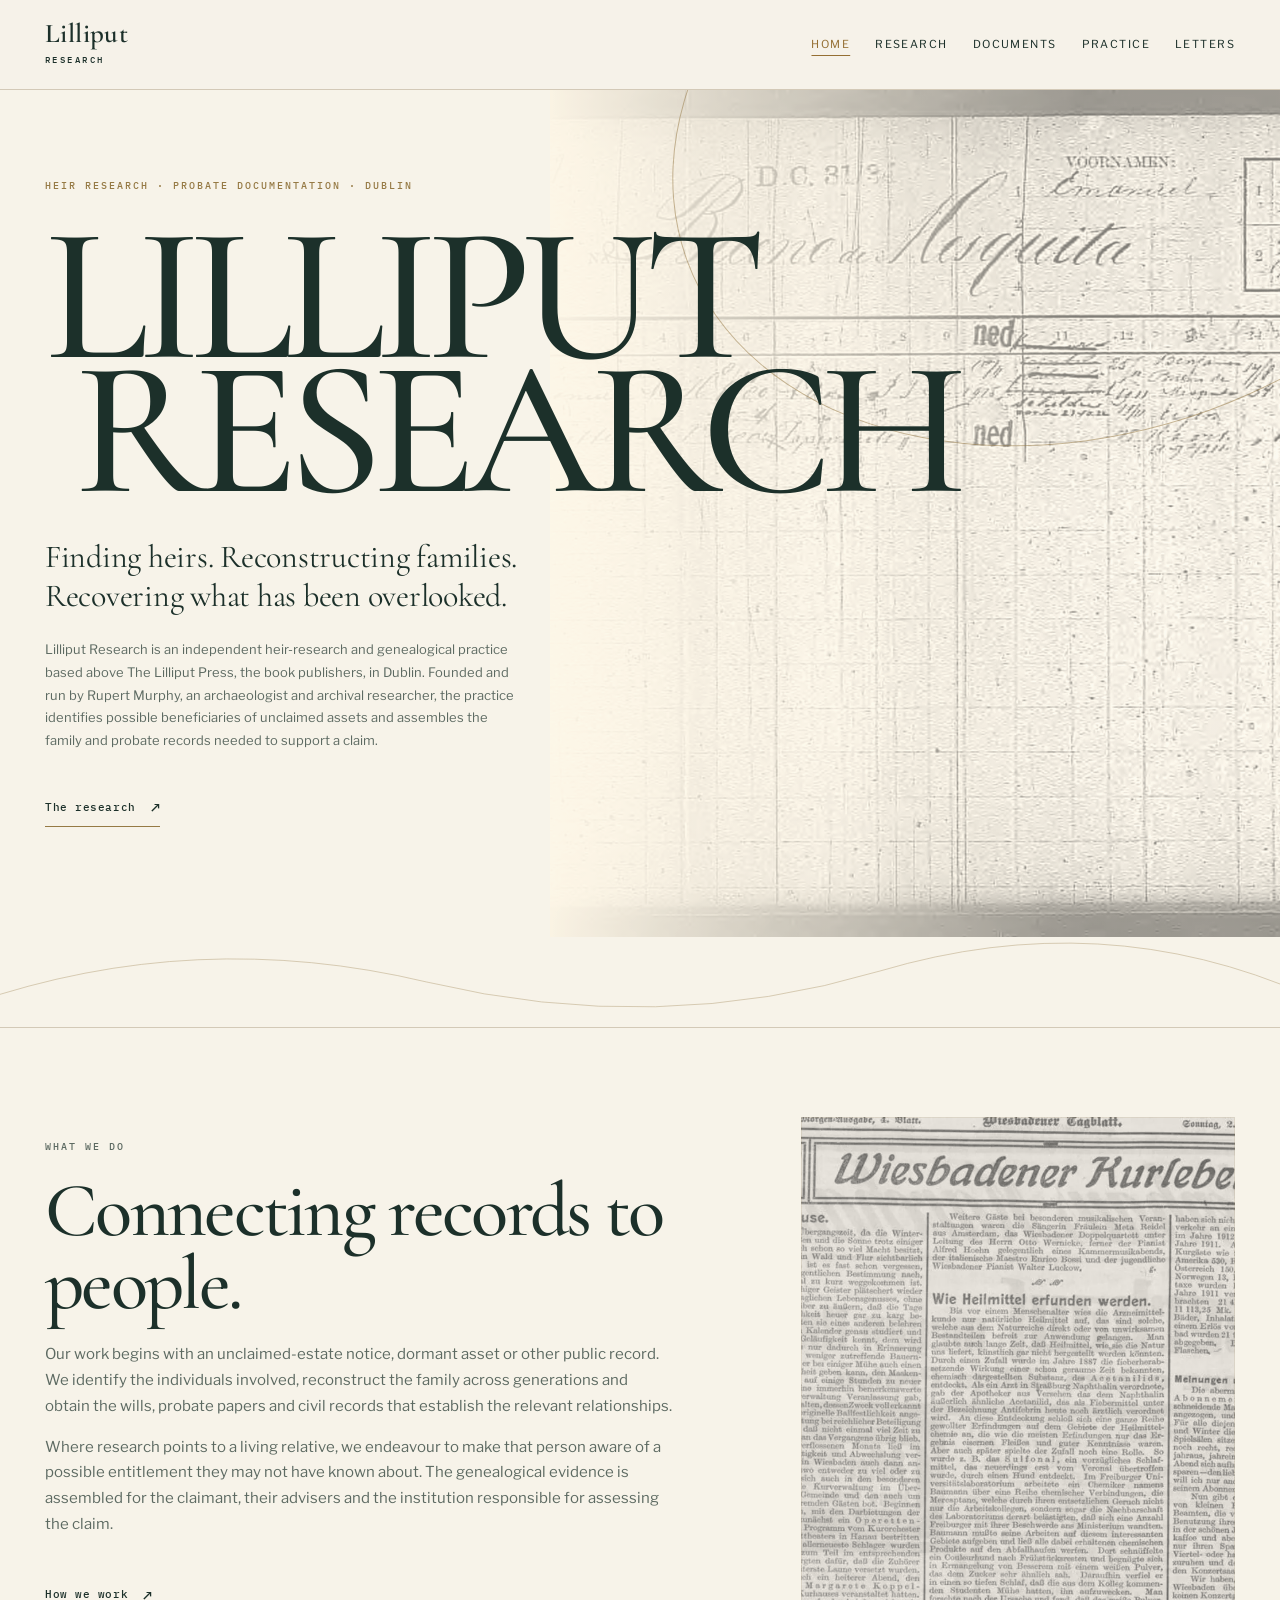
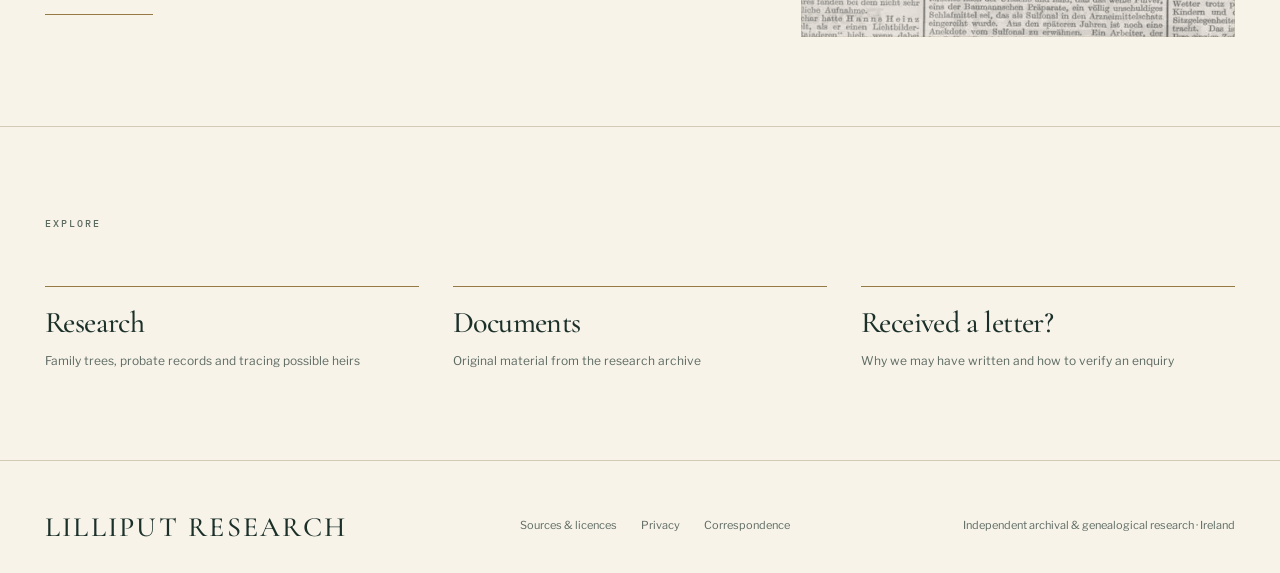
==== index.html @ 7bce0a3e "Present Lilliput as an independent named heir-research practice" ====
<!doctype html><html lang="en"><head>
<meta charset="utf-8"><meta name="viewport" content="width=device-width,initial-scale=1">
<meta name="robots" content="noindex, nofollow">
<meta name="theme-color" content="#1c302a">
<meta name="description" content="Lilliput Research — independent genealogical and archival research, original records and heir tracing.">
<title>Home · Lilliput Research</title>
<link rel="preconnect" href="https://fonts.googleapis.com"><link rel="preconnect" href="https://fonts.gstatic.com" crossorigin>
<link href="https://fonts.googleapis.com/css2?family=Cormorant+Garamond:wght@400;500;600&family=Libre+Franklin:wght@400;500;600&family=IBM+Plex+Mono:wght@400;500&display=swap" rel="stylesheet">
<link rel="stylesheet" href="site.css"></head><body>
<header class="top"><div class="shell"><a class="word" href="index.html">Lilliput<span>Research</span></a><nav aria-label="Main navigation"><a href="index.html" aria-current="page">Home</a><a href="research.html">Research</a><a href="documents.html">Documents</a><a href="practice.html">Practice</a><a href="letters.html">Letters</a></nav></div></header>
<main id="main"><section class="hero"><div class="shell">
<p class="eyebrow">Heir research · Probate documentation · Dublin</p>
<h1 class="hero-title"><span>Lilliput</span><span>Research</span></h1>
<p class="hero-desc">Finding heirs. Reconstructing families. Recovering what has been overlooked.</p>
<p class="hero-small">Lilliput Research is an independent heir-research and genealogical practice based above The Lilliput Press, the book publishers, in Dublin. Founded and run by Rupert Murphy, an archaeologist and archival researcher, the practice identifies possible beneficiaries of unclaimed assets and assembles the family and probate records needed to support a claim.</p>
<a class="inline-link" href="research.html">The research</a>
</div></section>
<svg class="arched-rule" preserveAspectRatio="none" viewBox="0 0 1440 90" aria-hidden="true"><path d="M-30 66 Q220 -10 480 45 T990 34 T1470 58"/></svg>
<section class="section"><div class="shell editorial-grid">
<div><p class="eyebrow">What we do</p><h2>Connecting records to people.</h2>
<p>Our work begins with an unclaimed-estate notice, dormant asset or other public record. We identify the individuals involved, reconstruct the family across generations and obtain the wills, probate papers and civil records that establish the relevant relationships.</p>
<p>Where research points to a living relative, we endeavour to make that person aware of a possible entitlement they may not have known about. The genealogical evidence is assembled for the claimant, their advisers and the institution responsible for assessing the claim.</p>
<a class="inline-link" href="practice.html">How we work</a></div>
<div class="image-pane tall"><img class="lead-image" src="assets/newspaper-detail.webp" alt="" loading="lazy"></div>
</div></section>
<section class="section"><div class="shell"><p class="eyebrow">Explore</p>
<div class="chapter-links">
<a href="research.html"><strong>Research</strong><span>Family trees, probate records and tracing possible heirs</span></a>
<a href="documents.html"><strong>Documents</strong><span>Original material from the research archive</span></a>
<a href="letters.html"><strong>Received a letter?</strong><span>Why we may have written and how to verify an enquiry</span></a>
</div></div></section></main>
<footer><div class="shell"><span class="footbrand">Lilliput Research</span><div class="footlinks"><a href="sources.html">Sources &amp; licences</a><a href="privacy.html">Privacy</a><a href="letters.html">Correspondence</a></div><span>Independent archival &amp; genealogical research · Ireland</span></div></footer>
</body></html>
---- site.css ----
:root{
 --ink:#1c302a;--soft:#5d6a62;--paper:#f7f3e9;--white:#fcf9f1;--brass:#967a45;--line:#d3c9b7;--mono:"IBM Plex Mono",monospace;
 --display:"Cormorant Garamond",Georgia,serif;--body:"Libre Franklin",Arial,sans-serif;--phi:1.618;
}
*,*::before,*::after{box-sizing:border-box}
html{scroll-behavior:smooth}
body{margin:0;background:var(--paper);color:var(--ink);font:400 15px/1.72 var(--body);-webkit-font-smoothing:antialiased}
a{color:inherit;text-decoration-thickness:1px;text-underline-offset:4px}
a:focus-visible,summary:focus-visible{outline:2px solid var(--brass);outline-offset:4px}
.shell{width:min(1190px,calc(100% - 64px));margin:auto}
.top{position:relative;z-index:5;border-bottom:1px solid var(--line);background:rgba(247,243,233,.94)}
.top .shell{min-height:89px;display:flex;align-items:center;justify-content:space-between;gap:34px}
.word{font:600 27px/.9 var(--display);letter-spacing:.015em;text-decoration:none;white-space:nowrap}
.word span{display:block;font:500 9px/1.6 var(--mono);text-transform:uppercase;letter-spacing:.27em;margin-top:7px}
nav{display:flex;align-items:center;flex-wrap:wrap;gap:11px 25px}
nav a{font-size:11px;text-transform:uppercase;letter-spacing:.13em;text-decoration:none;white-space:nowrap}
nav a:hover,nav a[aria-current=page]{color:#956f33;text-decoration:underline;text-underline-offset:7px}
.eyebrow,.folio,.overline{font:500 10px/1.5 var(--mono);text-transform:uppercase;letter-spacing:.2em;color:var(--brass)}
.eyebrow{margin:0 0 21px}
.underbar{border-top:1px solid var(--line)}
.hero{position:relative;isolation:isolate;min-height:700px;display:grid;place-items:center;overflow:hidden}
.hero .shell{position:relative;z-index:2;padding:88px 0 110px}
.hero::before{content:"";position:absolute;inset:0 0 0 43%;background:linear-gradient(90deg,rgba(247,243,233,.96) 0%,rgba(247,243,233,.23) 72%),url('assets/register.webp') center/cover no-repeat;opacity:.64;filter:sepia(.16);z-index:-1}
.hero::after{content:"";position:absolute;border:1px solid rgba(150,122,69,.52);border-radius:50%;width:880px;height:640px;right:-260px;top:-300px;transform:rotate(-20deg);pointer-events:none;z-index:0}
.hero-title{font:500 clamp(100px,15vw,199px)/.70 var(--display);letter-spacing:-.057em;text-transform:uppercase;max-width:780px;margin:36px 0 38px}
.hero-title span{display:block}
.hero-title span +span{margin-left:clamp(0px,2.25vw,32px)}
.hero-desc{font:400 clamp(23px,2.5vw,37px)/1.21 var(--display);max-width:485px;letter-spacing:-.008em;margin:40px 0 23px}
.hero-small{max-width:470px;color:var(--soft);font-size:13px;line-height:1.75}
.inline-link{font:500 11px/1.8 var(--mono);text-decoration:none;letter-spacing:.05em;border-bottom:1px solid var(--brass);padding-bottom:5px;display:inline-flex;gap:15px;align-items:center;margin-top:29px}
.inline-link::after{content:"↗";font-size:15px}
.arched-rule{width:100%;height:90px;display:block;stroke:var(--brass);stroke-width:.65;fill:none;opacity:.55}
.section{padding:89px 0;border-top:1px solid var(--line)}
.section h2,.page-title{font:500 clamp(50px,6vw,87px)/.95 var(--display);letter-spacing:-.035em;margin:0 0 21px}
.section p,.page-intro{max-width:630px;color:var(--soft)}
.chapter-line{margin:0 0 21px}
.lead-image{display:block;width:100%;height:100%;object-fit:cover;filter:grayscale(.2) sepia(.12)}
.image-pane{position:relative;overflow:hidden;background:#e2ddce}
.image-pane::after{content:"";position:absolute;inset:0;border:1px solid rgba(150,122,69,.12);pointer-events:none}
.editorial-grid{display:grid;grid-template-columns:minmax(0,1.618fr) minmax(260px,1fr);gap:55px;align-items:center}
.editorial-grid.reverse{grid-template-columns:minmax(260px,1fr) minmax(0,1.618fr)}
.image-pane.tall{aspect-ratio:5/6;max-height:600px}
.image-pane.wide{aspect-ratio:1.618}
.chapter-links{display:grid;grid-template-columns:repeat(3,minmax(0,1fr));gap:34px;margin-top:55px}
.chapter-links a{display:block;text-decoration:none;border-top:1px solid var(--brass);padding-top:21px}
.chapter-links strong{font:500 30px/.99 var(--display);letter-spacing:-.02em;display:block}
.chapter-links span{display:block;font:400 12px/1.7 var(--body);color:var(--soft);margin-top:13px}
.page-intro{font:400 19px/1.65 var(--body);max-width:680px;margin:0}
.page-head{padding:89px 0 69px;position:relative;overflow:hidden}
.page-head .shell{position:relative;z-index:1}
.page-head::after{content:"";width:530px;height:530px;border:1px solid rgba(150,122,69,.34);border-radius:50%;position:absolute;top:-420px;right:-170px;pointer-events:none}
.page-title{font-size:clamp(65px,9vw,125px);line-height:.85;letter-spacing:-.046em}
.page-head .eyebrow{margin-bottom:34px}
.essay{display:grid;grid-template-columns:1fr 1.618fr;gap:55px;align-items:start}
.essay .aside-title{font:500 34px/1 var(--display);margin:0}
.essay .copy p{max-width:650px;margin:0 0 21px}
.copy h3{font:500 38px/1.1 var(--display);margin:55px 0 13px}
.copy h3:first-child{margin-top:0}
.copy p{color:var(--soft)}
.proof-list{padding:0;list-style:none;counter-reset:steps}
.proof-list li{counter-increment:steps;display:grid;grid-template-columns:55px 1fr;gap:21px;padding:21px 0;border-top:1px solid var(--line)}
.proof-list li::before{content:counter(steps,decimal-leading-zero);font:500 12px var(--mono);color:var(--brass)}
.proof-list b{display:block;font:500 27px/1 var(--display)}
.proof-list span{display:block;margin-top:9px;font-size:13px;color:var(--soft)}
.paper-bleed{height:420px;overflow:hidden;position:relative}
.paper-bleed img{width:100%;height:100%;object-fit:cover;object-position:center 27%;filter:grayscale(.65) sepia(.18);opacity:.79}
.paper-bleed::after{content:"";position:absolute;inset:0;background:linear-gradient(90deg,var(--paper),transparent 38%,rgba(247,243,233,.10))}
.document-mosaic{display:grid;grid-template-columns:1.618fr 1fr;grid-template-rows:410px 330px;gap:13px}
.document-mosaic .doc:first-child{grid-row:span 2}
.doc{display:block;position:relative;overflow:hidden;background:#ded7c9}
.doc img{width:100%;height:100%;object-fit:cover;object-position:center;display:block;filter:grayscale(.4) sepia(.09);transition:transform .5s ease,filter .5s ease}
.doc:hover img{transform:scale(1.015);filter:grayscale(.15)}
.doc.lit img{filter:grayscale(.2)}
.doc:focus-visible{outline:3px solid var(--brass)}
.documents-secondary{display:grid;grid-template-columns:1fr 1.618fr;gap:13px;margin-top:13px;height:290px}
.pullquote{font:italic 500 clamp(28px,3.6vw,48px)/1.12 var(--display);letter-spacing:-.014em;margin:0;max-width:740px}
.letter-block{border-top:1px solid var(--line);padding:34px 0;display:grid;grid-template-columns:1fr 1.618fr;gap:55px}
.letter-block h2{font:500 38px/1.05 var(--display);margin:0}
.letter-block p{margin:0 0 18px;color:var(--soft)}
.faq details{border-top:1px solid var(--line);padding:21px 0}
.faq summary{font:500 25px/1.2 var(--display);cursor:pointer;list-style:none;position:relative;padding-right:34px}
.faq summary::after{content:"+";position:absolute;right:0;top:0;font:400 20px var(--mono);color:var(--brass)}
.faq details[open] summary::after{content:"−"}
.faq summary::-webkit-details-marker{display:none}
.faq p{font-size:13px;color:var(--soft);max-width:670px;margin:13px 0 0}
.facts{display:grid;grid-template-columns:1fr 1.618fr;gap:55px;max-width:950px}
.facts p{margin:0 0 21px;color:var(--soft)}
footer{border-top:1px solid var(--line);padding:55px 0 34px;font-size:11px;color:var(--soft)}
footer .shell{display:flex;justify-content:space-between;gap:13px 34px;flex-wrap:wrap}
footer a{text-decoration:none}footer a:hover{text-decoration:underline}
.footbrand{font:500 28px/.8 var(--display);color:var(--ink);letter-spacing:.08em;text-transform:uppercase}
.footlinks{display:flex;gap:24px;flex-wrap:wrap}
.thin{font-weight:400}
.sources{font-size:13px;max-width:690px;color:var(--soft)}
.sources li{margin:20px 0}
.sources a{text-decoration:underline}
.sr-only{position:absolute!important;width:1px;height:1px;overflow:hidden;clip:rect(0,0,0,0);white-space:nowrap}
@media(max-width:850px){
.shell{width:min(100% - 42px,1190px)}
.top .shell{padding:21px 0;align-items:start;flex-direction:column;gap:21px}
nav{gap:13px 19px}
.hero{min-height:600px}.hero .shell{padding:69px 0 89px}
.hero-title{font-size:clamp(75px,15.5vw,140px)}
.editorial-grid,.editorial-grid.reverse{grid-template-columns:1.2fr 1fr;gap:34px}
.document-mosaic{grid-template-rows:320px 280px}
}
@media(max-width:600px){
.shell{width:calc(100% - 42px)}
.hero::before{inset:12% -30% 10% 8%;opacity:.16}
.hero .shell{padding:68px 0 68px}
.hero-title{font-size:clamp(62px,18.7vw,110px);margin:40px 0 34px}
.hero-title span +span{margin-left:0}
.hero-desc{max-width:360px;font-size:29px}
.hero::after{width:480px;height:350px;right:-320px;top:-200px}
.section{padding:55px 0}
.section h2{font-size:58px}
.editorial-grid,.editorial-grid.reverse,.essay,.letter-block,.facts{grid-template-columns:1fr;gap:25px}
.chapter-links{grid-template-columns:1fr;gap:25px;margin-top:34px}
.page-head{padding:68px 0 55px}
.page-title{font-size:clamp(65px,15vw,95px)}
.essay .copy h3{margin-top:34px}
.document-mosaic{display:grid;grid-template-columns:1fr 1fr;grid-template-rows:270px 250px}
.document-mosaic .doc:first-child{grid-row:span 2}
.documents-secondary{height:180px}
.paper-bleed{height:280px}
.footer .shell,footer .shell{display:grid}
}
@media(max-width:380px){.hero-title{font-size:61px}.document-mosaic{grid-template-rows:225px 210px}}
@media(prefers-reduced-motion:reduce){html{scroll-behavior:auto}.doc img{transition:none}}
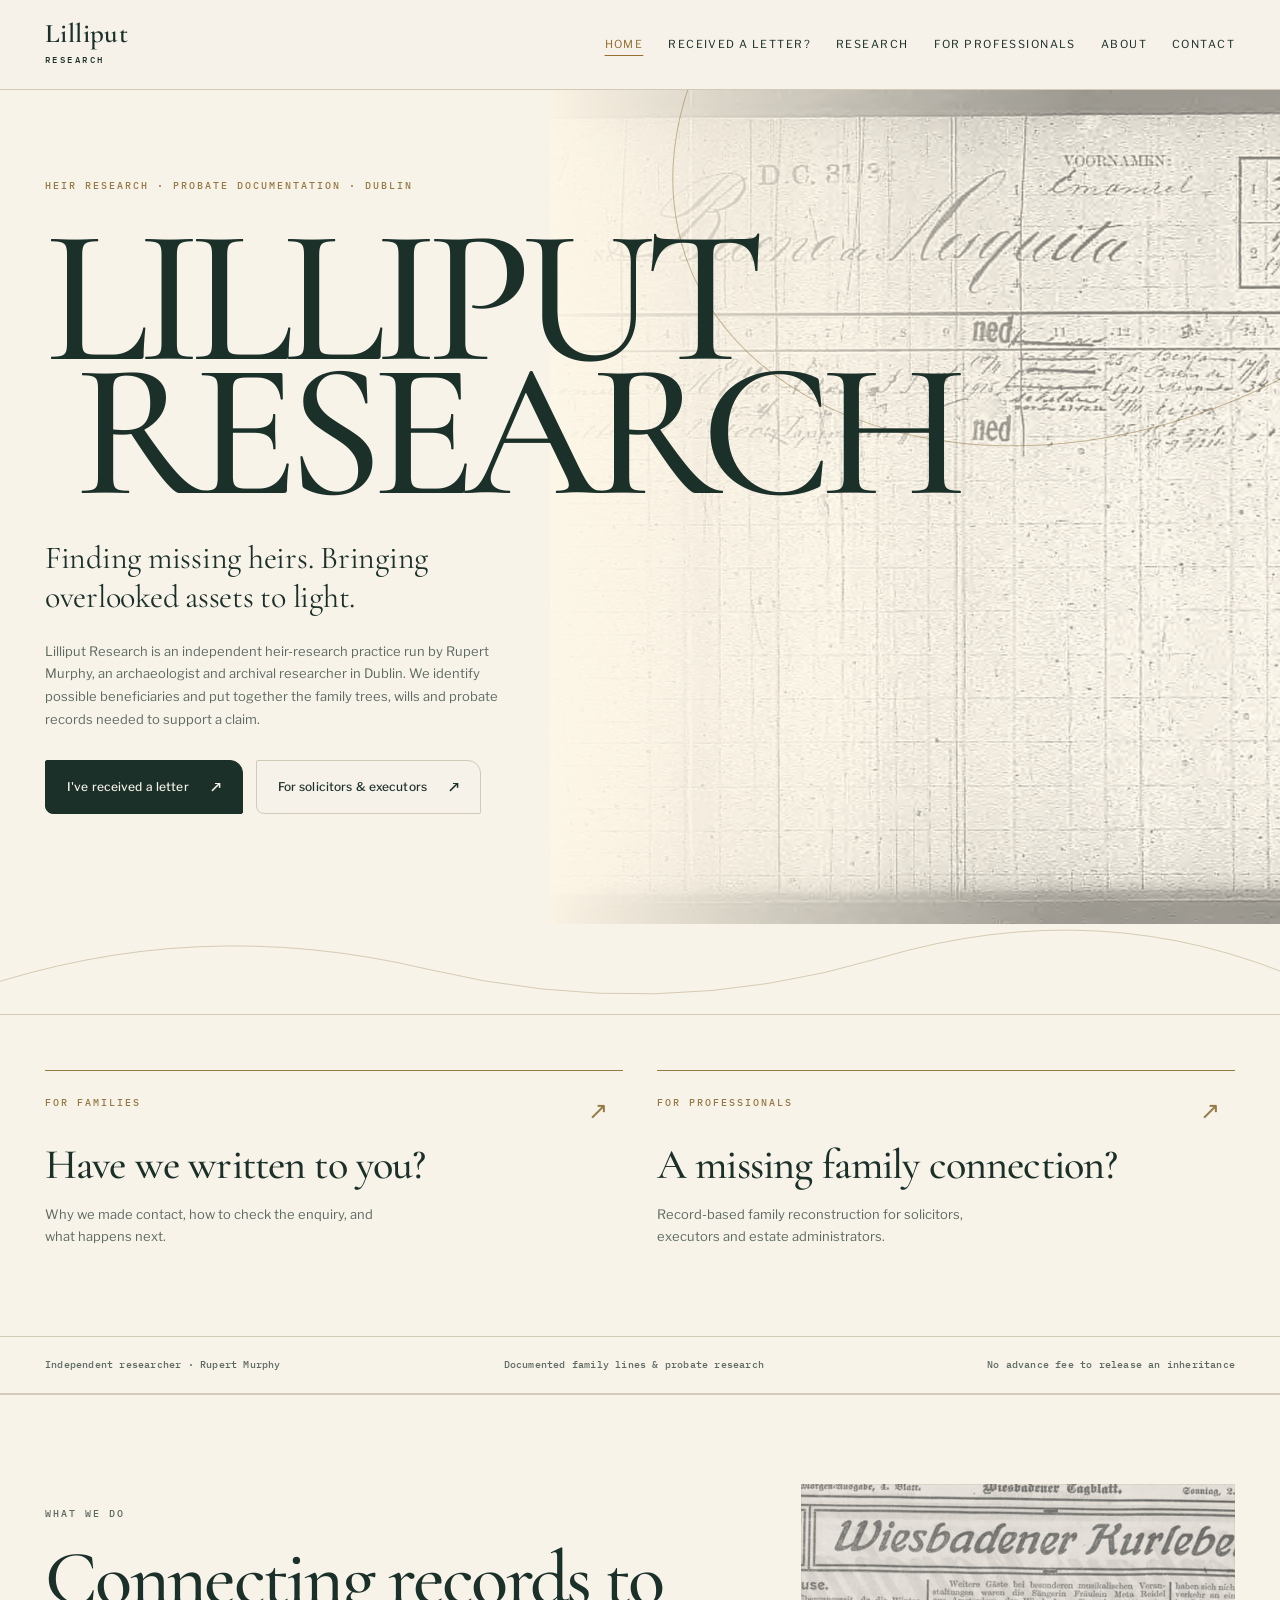
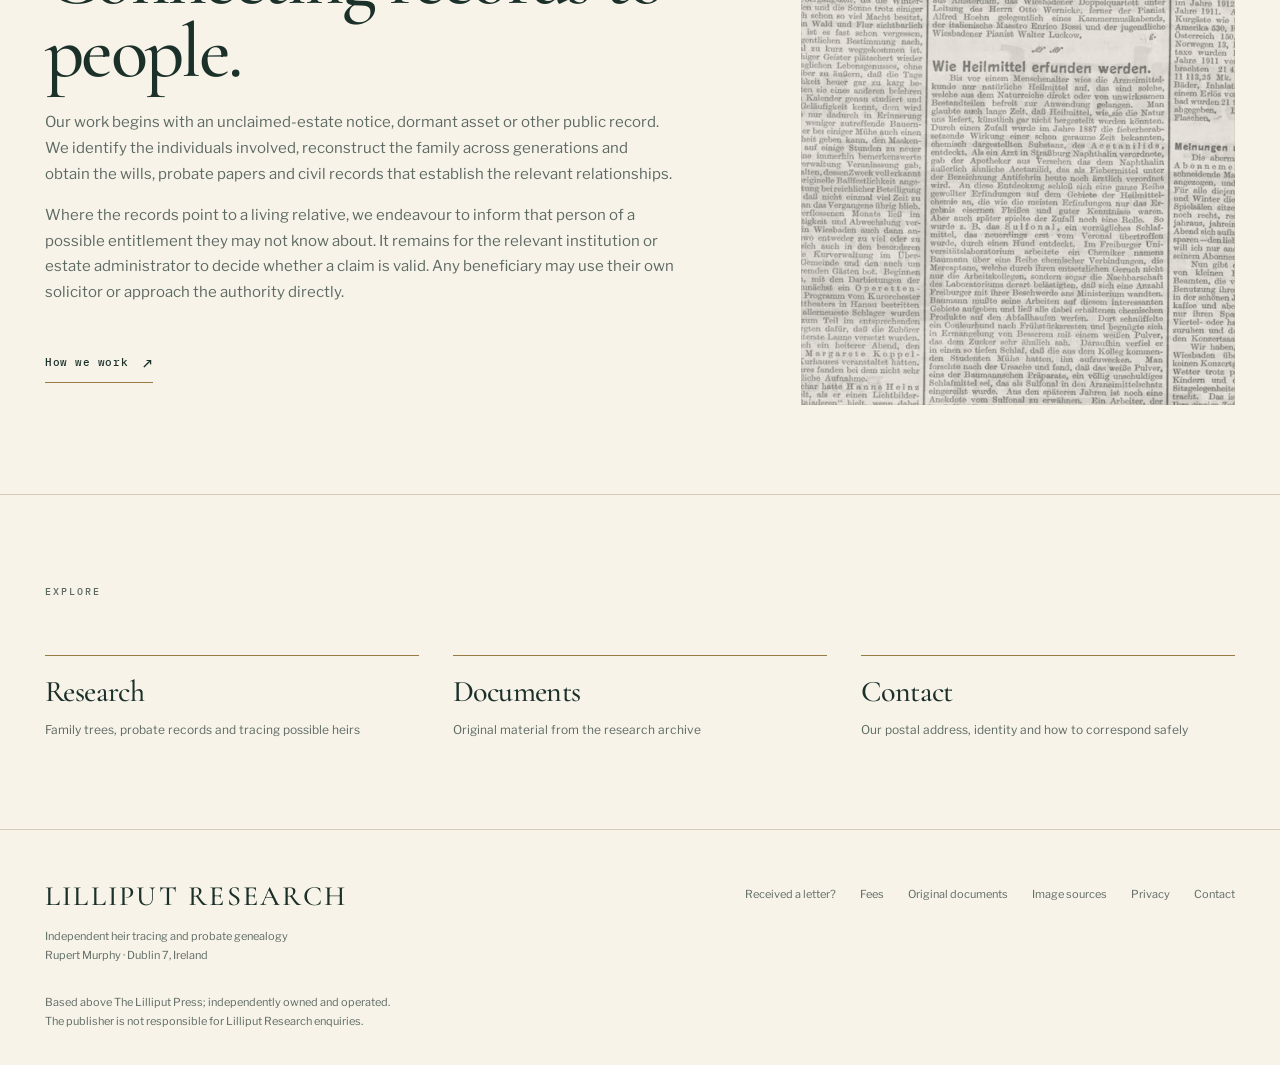
==== commit 7e323b59: "Add heir letter verification, professional routes, fees and contact pages" ====
--- a/index.html
+++ b/index.html
@@ -7,19 +7,29 @@
 <link rel="preconnect" href="https://fonts.googleapis.com"><link rel="preconnect" href="https://fonts.gstatic.com" crossorigin>
 <link href="https://fonts.googleapis.com/css2?family=Cormorant+Garamond:wght@400;500;600&family=Libre+Franklin:wght@400;500;600&family=IBM+Plex+Mono:wght@400;500&display=swap" rel="stylesheet">
 <link rel="stylesheet" href="site.css"></head><body>
-<header class="top"><div class="shell"><a class="word" href="index.html">Lilliput<span>Research</span></a><nav aria-label="Main navigation"><a href="index.html" aria-current="page">Home</a><a href="research.html">Research</a><a href="documents.html">Documents</a><a href="practice.html">Practice</a><a href="letters.html">Letters</a></nav></div></header>
+<a class="skip-link" href="#main">Skip to content</a>
+<header class="top"><div class="shell"><a class="word" href="index.html">Lilliput<span>Research</span></a><nav aria-label="Main navigation"><a href="index.html" aria-current="page">Home</a><a href="letters.html">Received a letter?</a><a href="research.html">Research</a><a href="professionals.html">For professionals</a><a href="practice.html">About</a><a href="contact.html">Contact</a></nav></div></header>
 <main id="main"><section class="hero"><div class="shell">
 <p class="eyebrow">Heir research · Probate documentation · Dublin</p>
 <h1 class="hero-title"><span>Lilliput</span><span>Research</span></h1>
-<p class="hero-desc">Finding heirs. Reconstructing families. Recovering what has been overlooked.</p>
-<p class="hero-small">Lilliput Research is an independent heir-research and genealogical practice based above The Lilliput Press, the book publishers, in Dublin. Founded and run by Rupert Murphy, an archaeologist and archival researcher, the practice identifies possible beneficiaries of unclaimed assets and assembles the family and probate records needed to support a claim.</p>
-<a class="inline-link" href="research.html">The research</a>
+<p class="hero-desc">Finding missing heirs. Bringing overlooked assets to light.</p>
+<p class="hero-small">Lilliput Research is an independent heir-research practice run by Rupert Murphy, an archaeologist and archival researcher in Dublin. We identify possible beneficiaries and put together the family trees, wills and probate records needed to support a claim.</p>
+<div class="hero-choices"><a class="choice-primary" href="letters.html">I've received a letter <span aria-hidden="true">↗</span></a><a class="choice-secondary" href="professionals.html">For solicitors &amp; executors <span aria-hidden="true">↗</span></a></div>
 </div></section>
 <svg class="arched-rule" preserveAspectRatio="none" viewBox="0 0 1440 90" aria-hidden="true"><path d="M-30 66 Q220 -10 480 45 T990 34 T1470 58"/></svg>
+<section class="audience-band" aria-label="How can we help?"><div class="shell audience-grid">
+<a class="audience-route" href="letters.html"><span class="eyebrow">For families</span><strong>Have we written to you?</strong><span>Why we made contact, how to check the enquiry, and what happens next.</span><b aria-hidden="true">↗</b></a>
+<a class="audience-route" href="professionals.html"><span class="eyebrow">For professionals</span><strong>A missing family connection?</strong><span>Record-based family reconstruction for solicitors, executors and estate administrators.</span><b aria-hidden="true">↗</b></a>
+</div></section>
+<section class="assurance-band"><div class="shell">
+<span>Independent researcher · Rupert Murphy</span>
+<span>Documented family lines &amp; probate research</span>
+<span>No advance fee to release an inheritance</span>
+</div></section>
 <section class="section"><div class="shell editorial-grid">
 <div><p class="eyebrow">What we do</p><h2>Connecting records to people.</h2>
 <p>Our work begins with an unclaimed-estate notice, dormant asset or other public record. We identify the individuals involved, reconstruct the family across generations and obtain the wills, probate papers and civil records that establish the relevant relationships.</p>
-<p>Where research points to a living relative, we endeavour to make that person aware of a possible entitlement they may not have known about. The genealogical evidence is assembled for the claimant, their advisers and the institution responsible for assessing the claim.</p>
+<p>Where the records point to a living relative, we endeavour to inform that person of a possible entitlement they may not know about. It remains for the relevant institution or estate administrator to decide whether a claim is valid. Any beneficiary may use their own solicitor or approach the authority directly.</p>
 <a class="inline-link" href="practice.html">How we work</a></div>
 <div class="image-pane tall"><img class="lead-image" src="assets/newspaper-detail.webp" alt="" loading="lazy"></div>
 </div></section>
@@ -27,7 +37,11 @@
 <div class="chapter-links">
 <a href="research.html"><strong>Research</strong><span>Family trees, probate records and tracing possible heirs</span></a>
 <a href="documents.html"><strong>Documents</strong><span>Original material from the research archive</span></a>
-<a href="letters.html"><strong>Received a letter?</strong><span>Why we may have written and how to verify an enquiry</span></a>
+<a href="contact.html"><strong>Contact</strong><span>Our postal address, identity and how to correspond safely</span></a>
 </div></div></section></main>
-<footer><div class="shell"><span class="footbrand">Lilliput Research</span><div class="footlinks"><a href="sources.html">Sources &amp; licences</a><a href="privacy.html">Privacy</a><a href="letters.html">Correspondence</a></div><span>Independent archival &amp; genealogical research · Ireland</span></div></footer>
+<footer><div class="shell">
+ <div><a class="footbrand" href="index.html">Lilliput Research</a><p class="footer-small">Independent heir tracing and probate genealogy<br>Rupert Murphy · Dublin 7, Ireland</p></div>
+ <div class="footlinks"><a href="letters.html">Received a letter?</a><a href="fees.html">Fees</a><a href="documents.html">Original documents</a><a href="sources.html">Image sources</a><a href="privacy.html">Privacy</a><a href="contact.html">Contact</a></div>
+ <p class="footer-small">Based above The Lilliput Press; independently owned and operated.<br>The publisher is not responsible for Lilliput Research enquiries.</p>
+ </div></footer>
 </body></html>
--- a/site.css
+++ b/site.css
@@ -128,3 +128,55 @@
 }
 @media(max-width:380px){.hero-title{font-size:61px}.document-mosaic{grid-template-rows:225px 210px}}
 @media(prefers-reduced-motion:reduce){html{scroll-behavior:auto}.doc img{transition:none}}
+
+/* Practical routes borrowed from established probate-genealogy user journeys,
+   with original Lilliput editorial presentation and no third-party branding. */
+.skip-link{position:absolute;left:21px;top:-110px;background:var(--ink);color:white;padding:10px 16px;z-index:20}
+.skip-link:focus{top:12px}
+.hero-choices,.page-actions{display:flex;gap:13px;flex-wrap:wrap;align-items:center;margin-top:29px}
+.choice-primary,.choice-secondary{display:inline-flex;align-items:center;justify-content:space-between;gap:22px;
+padding:15px 21px;font:500 12px/1.45 var(--body);text-decoration:none;letter-spacing:.01em;
+border:1px solid var(--ink);border-radius:2px 13px 2px 8px;min-height:50px;transition:background .17s ease}
+.choice-primary{background:var(--ink);color:var(--paper)}
+.choice-secondary{color:var(--ink);background:rgba(247,243,233,.72);border-color:var(--line)}
+.choice-primary:hover{background:#305047}
+.choice-secondary:hover{background:var(--white)}
+.choice-primary span,.choice-secondary span{font:500 17px var(--mono)}
+.audience-band{padding:55px 0;border-top:1px solid var(--line);border-bottom:1px solid var(--line)}
+.audience-grid{display:grid;grid-template-columns:minmax(0,1fr) minmax(0,1fr);gap:34px}
+.audience-route{position:relative;text-decoration:none;display:flex;flex-direction:column;align-items:flex-start;
+padding:24px 38px 34px 0;border-top:1px solid var(--brass)}
+.audience-route strong{display:block;font:500 clamp(34px,3.3vw,47px)/1.05 var(--display);letter-spacing:-.02em;margin:11px 0 15px}
+.audience-route>span:not(.eyebrow){font-size:13px;color:var(--soft);max-width:360px}
+.audience-route b{font:400 24px var(--mono);position:absolute;right:15px;top:26px;color:var(--brass)}
+.audience-route:hover strong{text-decoration:underline;text-decoration-color:var(--brass);text-decoration-thickness:1px;text-underline-offset:7px}
+.assurance-band{border-bottom:1px solid var(--line);padding:20px 0}
+.assurance-band .shell{display:flex;flex-wrap:wrap;gap:13px 34px;justify-content:space-between}
+.assurance-band span{font:500 10px/1.6 var(--mono);letter-spacing:.02em;color:var(--soft)}
+.page-actions{margin-top:34px}
+.trust-strip{padding-top:15px}
+.postal-address{font:500 clamp(28px,3vw,40px)/1.25 var(--display);font-style:normal;letter-spacing:-.005em}
+.postal-address strong{font-weight:600}
+.contact-grid{display:grid;grid-template-columns:1fr 1.1fr;gap:89px}
+.contact-note{font:400 12px/1.7 var(--body);color:var(--soft);margin-top:34px;max-width:400px}
+.contact-heading{font:500 44px/1.1 var(--display);margin:0 0 21px}
+.contact-grid p{color:var(--soft)}
+.professional-list{padding-left:22px;margin:0 0 25px;color:var(--soft)}
+.professional-list li{padding:0 0 15px 2px}
+.footer-small{font-size:11px;line-height:1.7;max-width:345px;margin:16px 0 0;color:var(--soft)}
+footer .footbrand{text-decoration:none}
+footer .shell{align-items:start}
+.eyebrow{line-height:1.65}
+@media(max-width:850px){.contact-grid{gap:34px}}
+@media(max-width:620px){
+ .hero-choices,.page-actions{align-items:stretch}
+ .hero-choices .choice-primary,.hero-choices .choice-secondary{width:100%}
+ .audience-grid,.contact-grid{grid-template-columns:1fr;gap:21px}
+ .audience-band{padding:34px 0}
+ .audience-route{padding:21px 34px 25px 0}
+ .assurance-band .shell{display:block}
+ .assurance-band span{display:block;margin-bottom:9px}
+ .contact-heading{font-size:38px}
+ .page-actions .choice-primary,.page-actions .choice-secondary{width:100%}
+}
+@media(prefers-reduced-motion:reduce){.choice-primary,.choice-secondary{transition:none}}
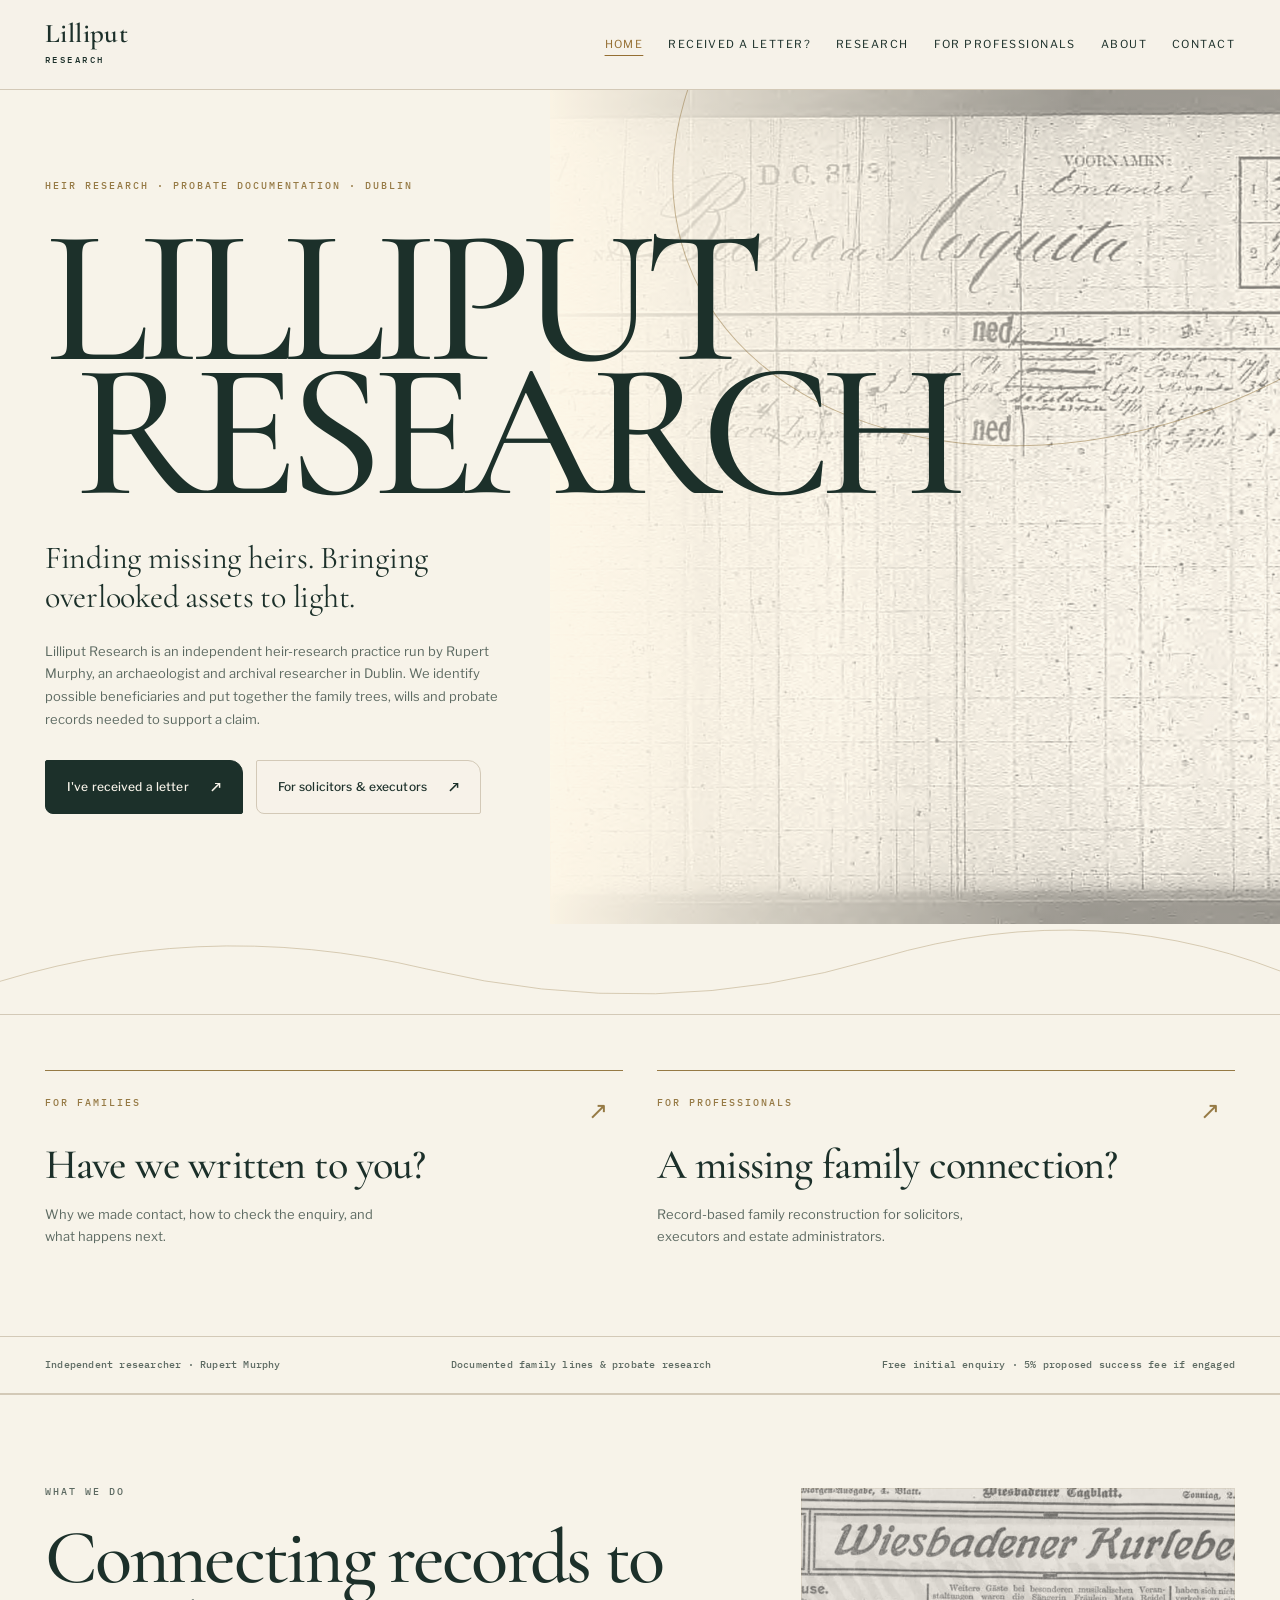
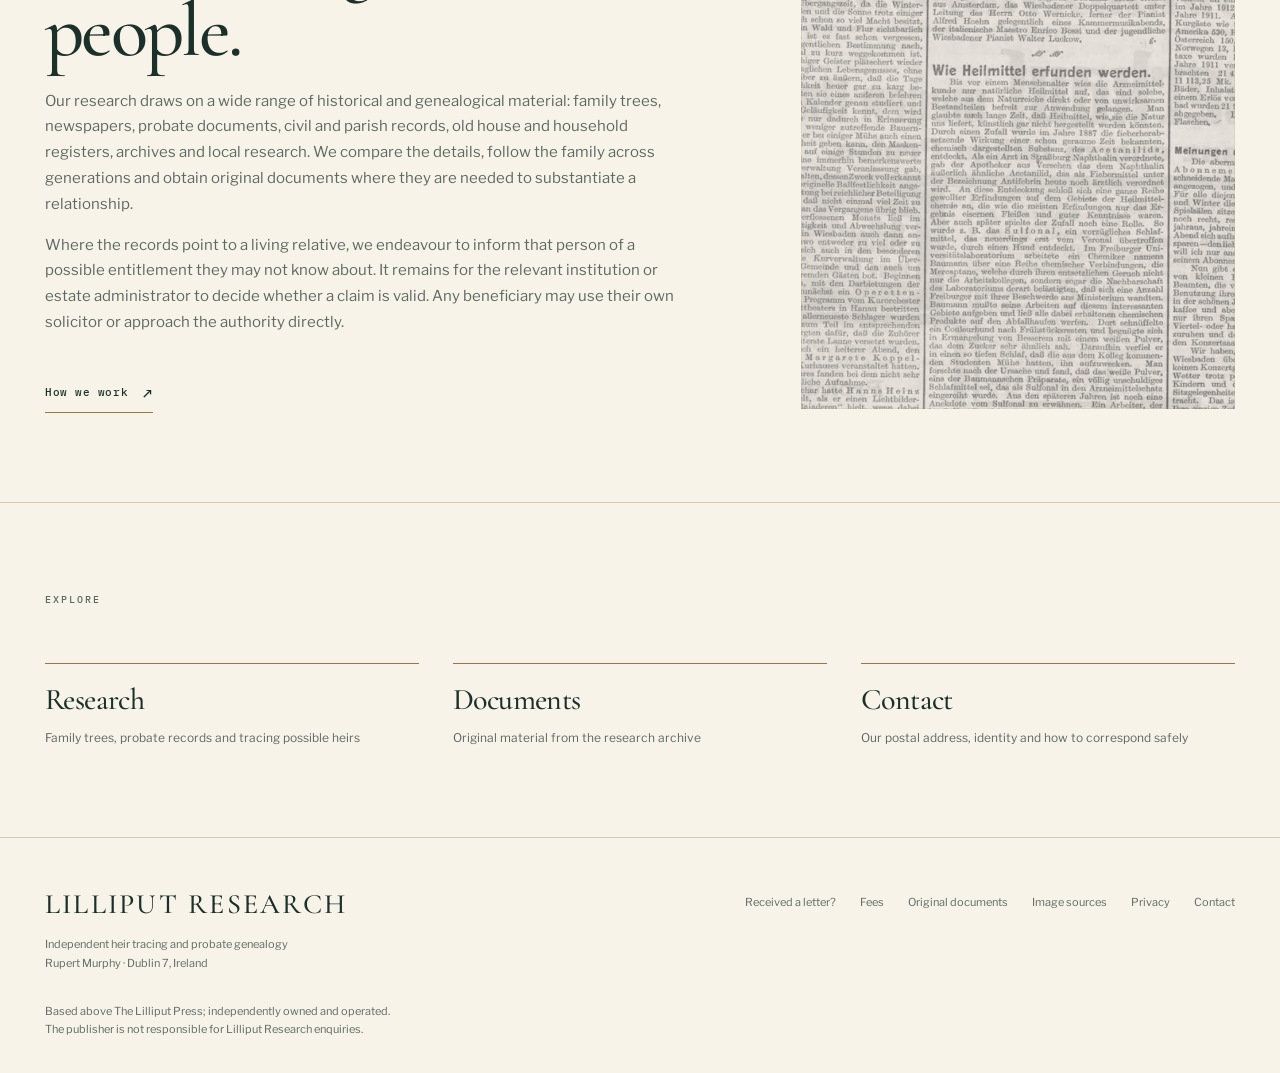
==== commit 91f7c09c: "Clarify free letters, proposed five-percent fee and provenance privacy" ====
--- a/index.html
+++ b/index.html
@@ -24,11 +24,11 @@
 <section class="assurance-band"><div class="shell">
 <span>Independent researcher · Rupert Murphy</span>
 <span>Documented family lines &amp; probate research</span>
-<span>No advance fee to release an inheritance</span>
+<span>Free initial enquiry · 5% proposed success fee if engaged</span>
 </div></section>
 <section class="section"><div class="shell editorial-grid">
 <div><p class="eyebrow">What we do</p><h2>Connecting records to people.</h2>
-<p>Our work begins with an unclaimed-estate notice, dormant asset or other public record. We identify the individuals involved, reconstruct the family across generations and obtain the wills, probate papers and civil records that establish the relevant relationships.</p>
+<p>Our research draws on a wide range of historical and genealogical material: family trees, newspapers, probate documents, civil and parish records, old house and household registers, archives and local research. We compare the details, follow the family across generations and obtain original documents where they are needed to substantiate a relationship.</p>
 <p>Where the records point to a living relative, we endeavour to inform that person of a possible entitlement they may not know about. It remains for the relevant institution or estate administrator to decide whether a claim is valid. Any beneficiary may use their own solicitor or approach the authority directly.</p>
 <a class="inline-link" href="practice.html">How we work</a></div>
 <div class="image-pane tall"><img class="lead-image" src="assets/newspaper-detail.webp" alt="" loading="lazy"></div>
--- a/site.css
+++ b/site.css
@@ -180,3 +180,6 @@
  .page-actions .choice-primary,.page-actions .choice-secondary{width:100%}
 }
 @media(prefers-reduced-motion:reduce){.choice-primary,.choice-secondary{transition:none}}
+
+/* Plain privacy text, not a promotional card */
+.privacy-note{font-size:12px!important;border-top:1px solid var(--line);padding-top:21px;margin-top:34px;color:var(--soft)}
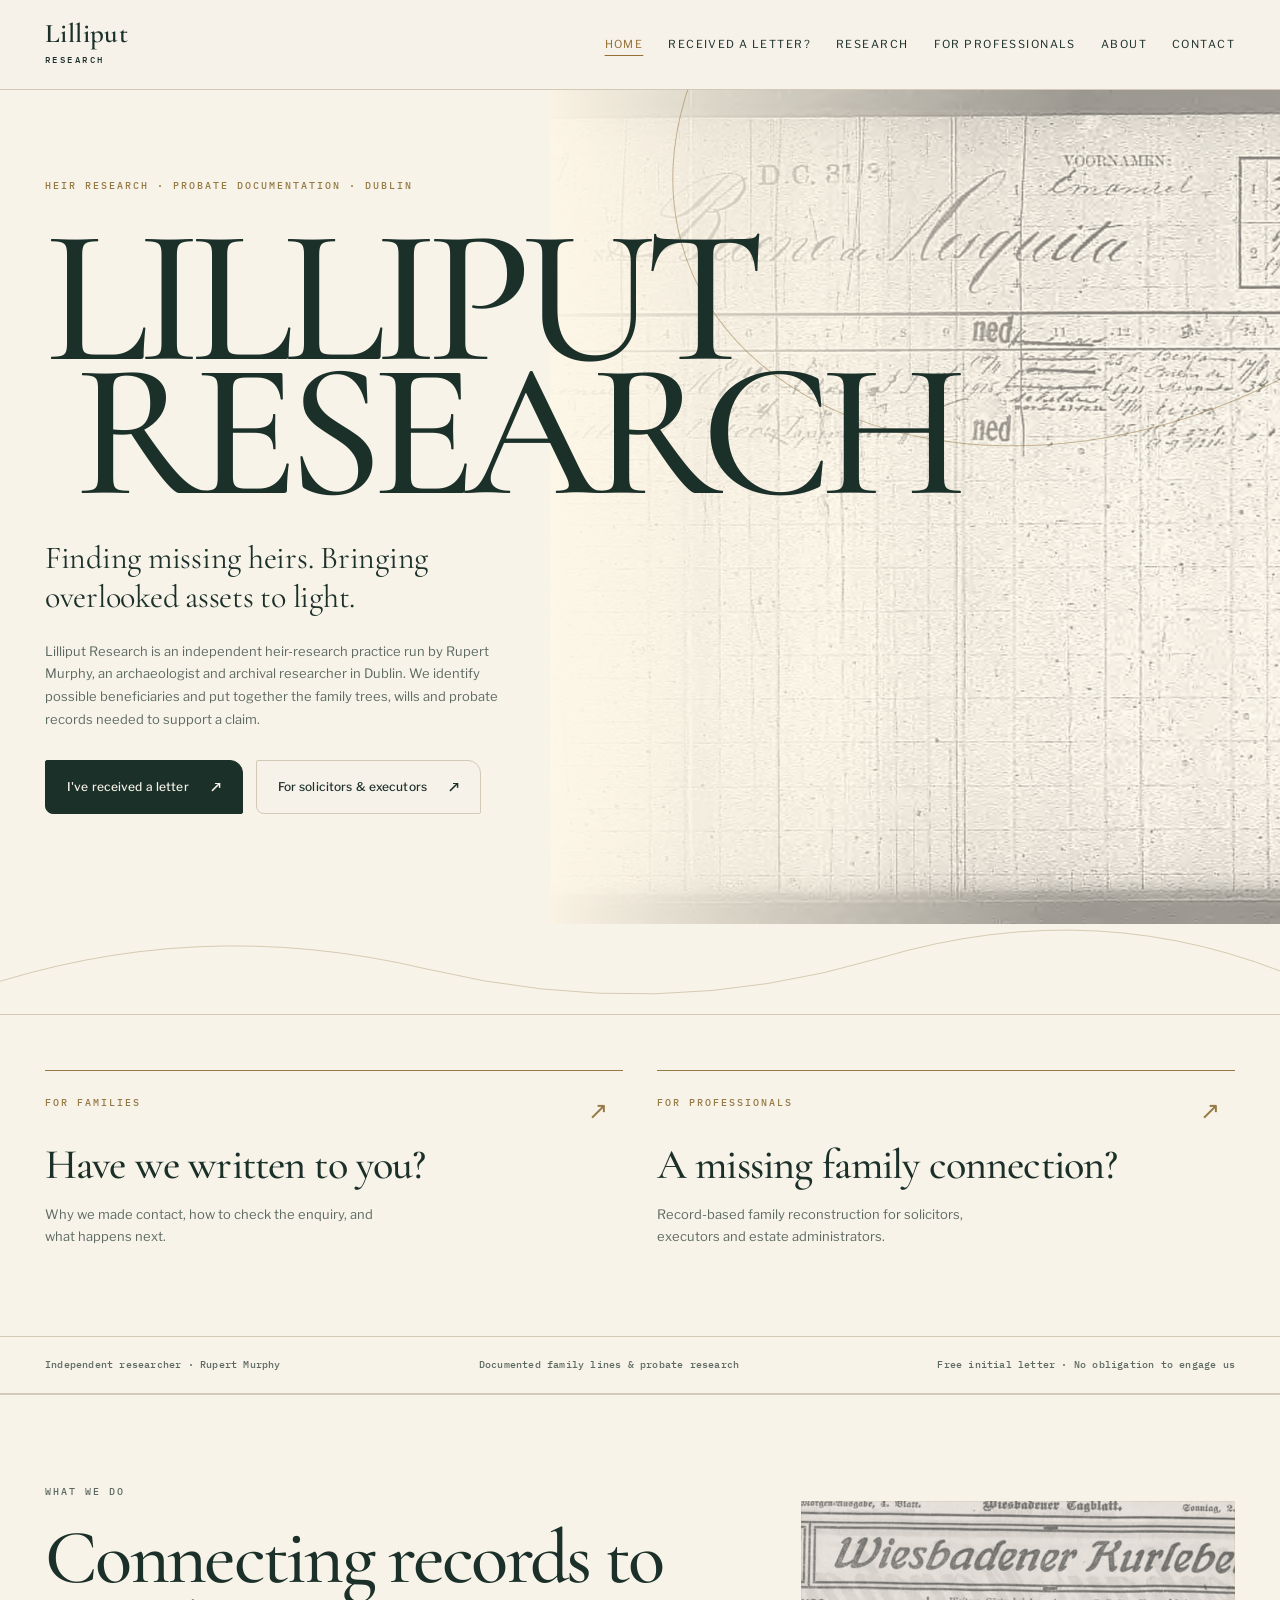
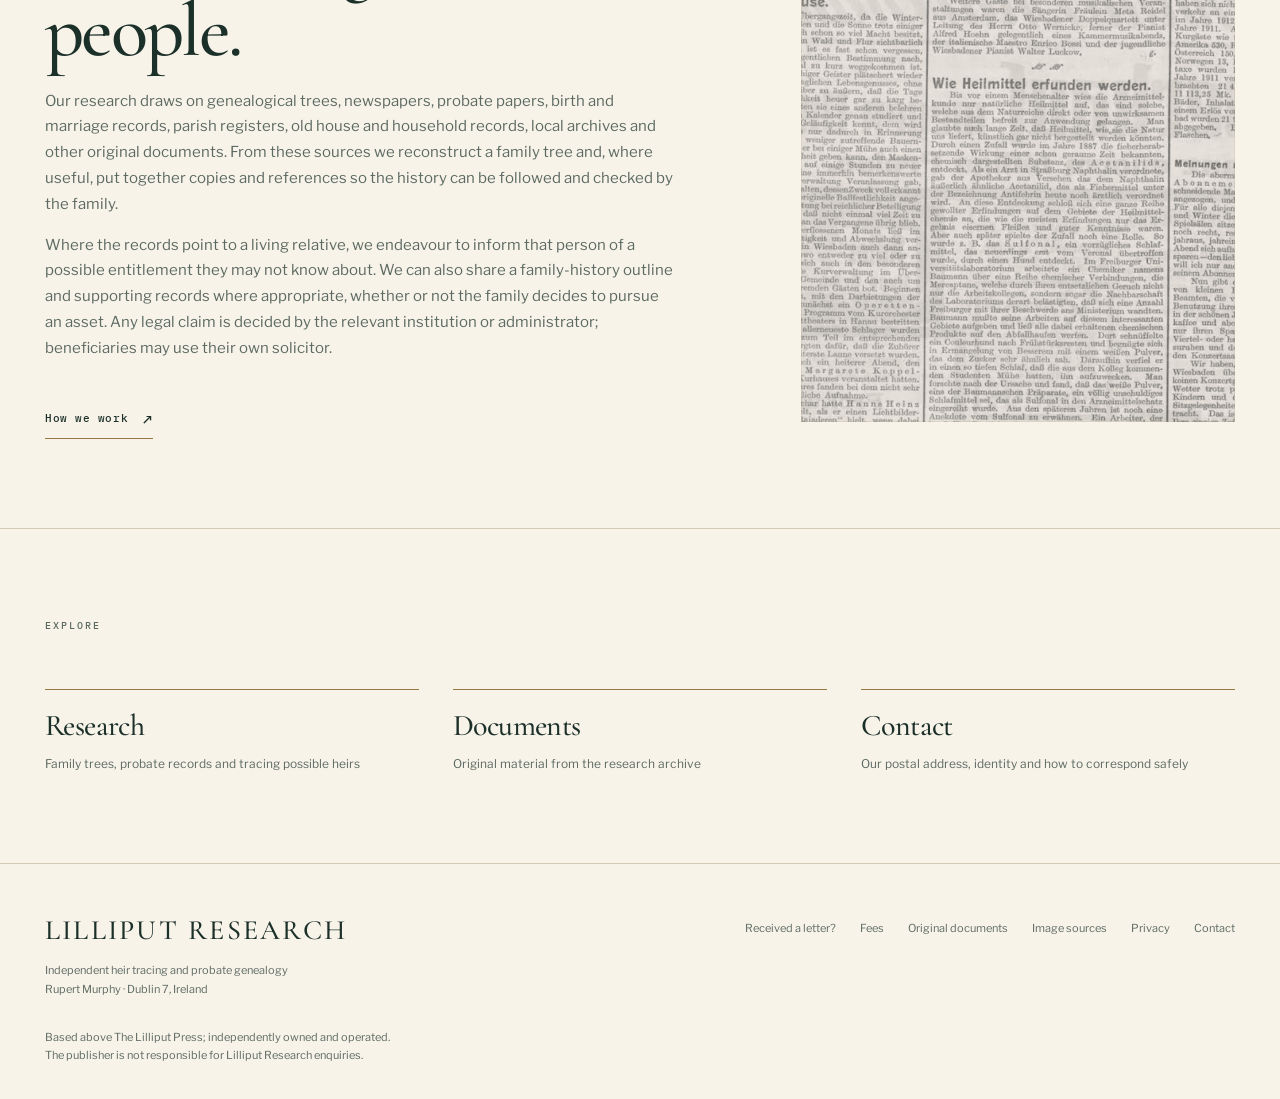
==== commit cc5cabc6: "Remove public fee percentage and offer documented family trees" ====
--- a/index.html
+++ b/index.html
@@ -24,12 +24,12 @@
 <section class="assurance-band"><div class="shell">
 <span>Independent researcher · Rupert Murphy</span>
 <span>Documented family lines &amp; probate research</span>
-<span>Free initial enquiry · 5% proposed success fee if engaged</span>
+<span>Free initial letter · No obligation to engage us</span>
 </div></section>
 <section class="section"><div class="shell editorial-grid">
 <div><p class="eyebrow">What we do</p><h2>Connecting records to people.</h2>
-<p>Our research draws on a wide range of historical and genealogical material: family trees, newspapers, probate documents, civil and parish records, old house and household registers, archives and local research. We compare the details, follow the family across generations and obtain original documents where they are needed to substantiate a relationship.</p>
-<p>Where the records point to a living relative, we endeavour to inform that person of a possible entitlement they may not know about. It remains for the relevant institution or estate administrator to decide whether a claim is valid. Any beneficiary may use their own solicitor or approach the authority directly.</p>
+<p>Our research draws on genealogical trees, newspapers, probate papers, birth and marriage records, parish registers, old house and household records, local archives and other original documents. From these sources we reconstruct a family tree and, where useful, put together copies and references so the history can be followed and checked by the family.</p>
+<p>Where the records point to a living relative, we endeavour to inform that person of a possible entitlement they may not know about. We can also share a family-history outline and supporting records where appropriate, whether or not the family decides to pursue an asset. Any legal claim is decided by the relevant institution or administrator; beneficiaries may use their own solicitor.</p>
 <a class="inline-link" href="practice.html">How we work</a></div>
 <div class="image-pane tall"><img class="lead-image" src="assets/newspaper-detail.webp" alt="" loading="lazy"></div>
 </div></section>
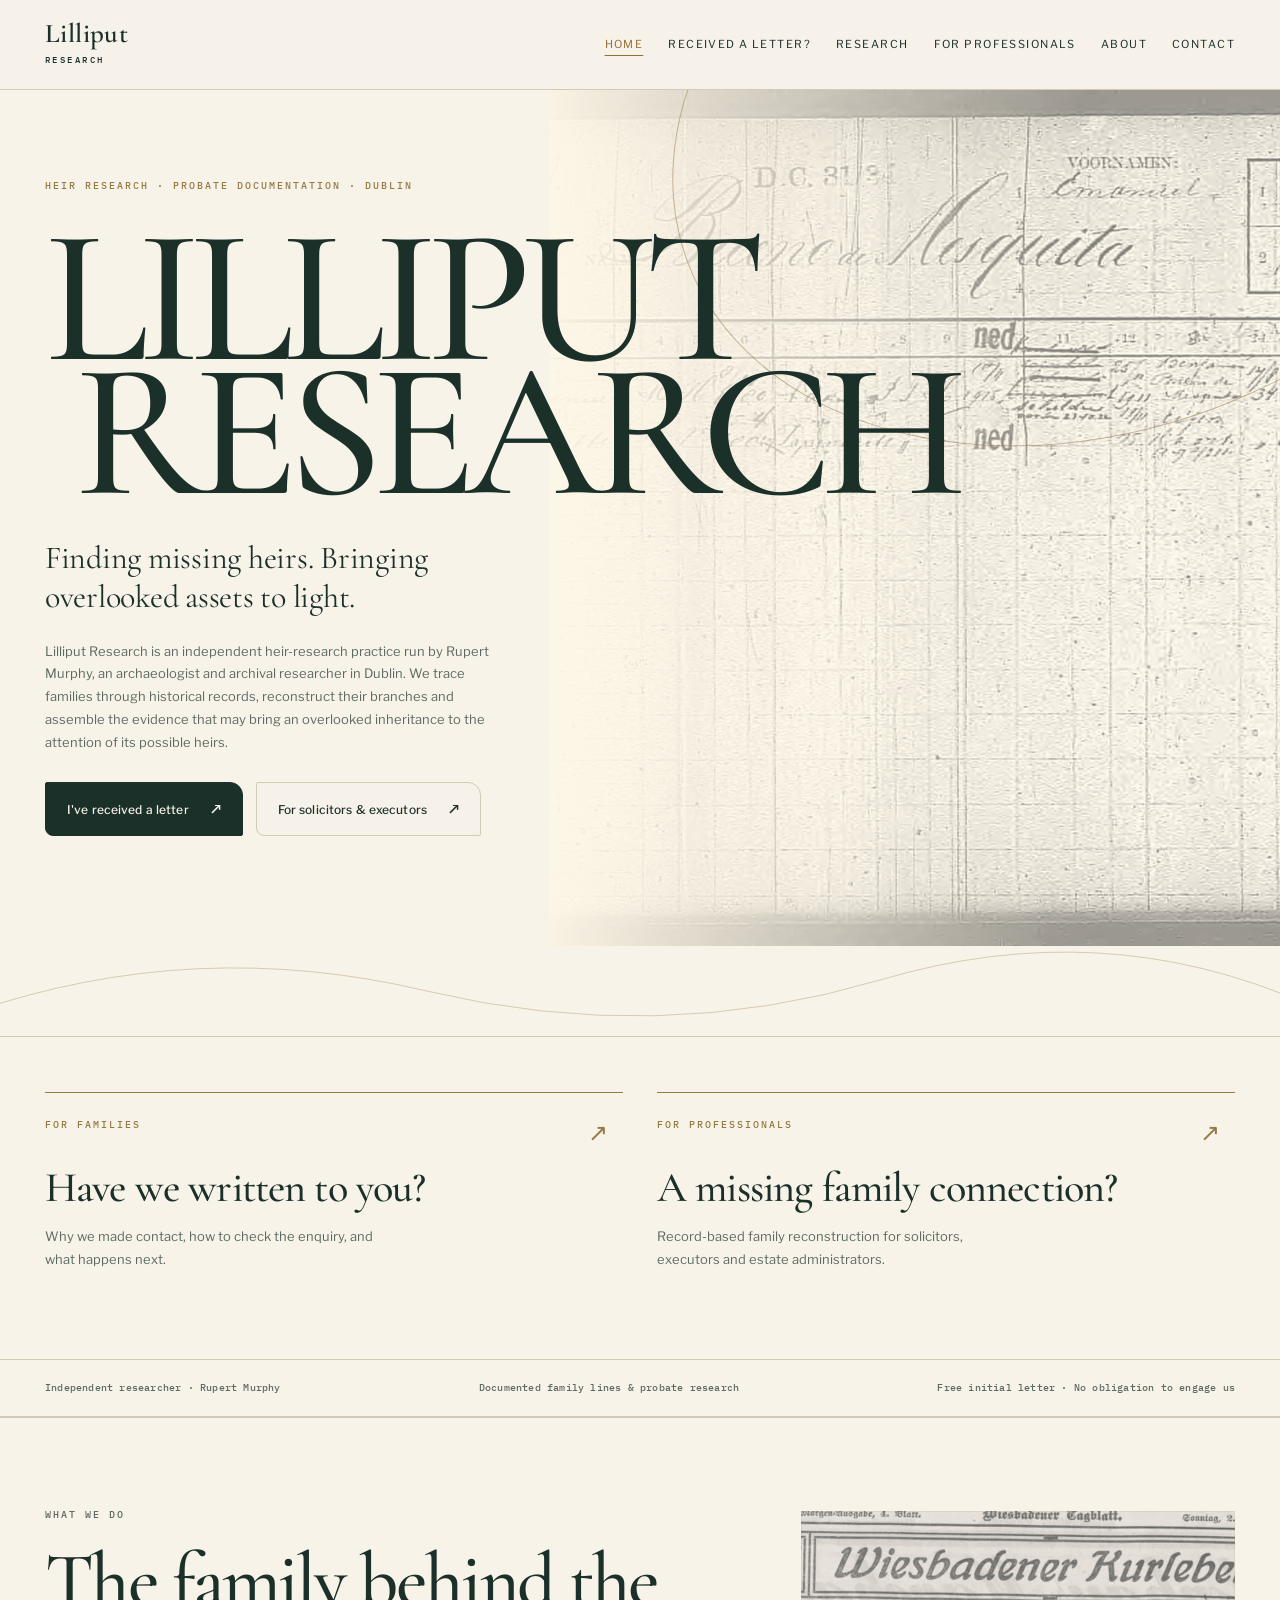
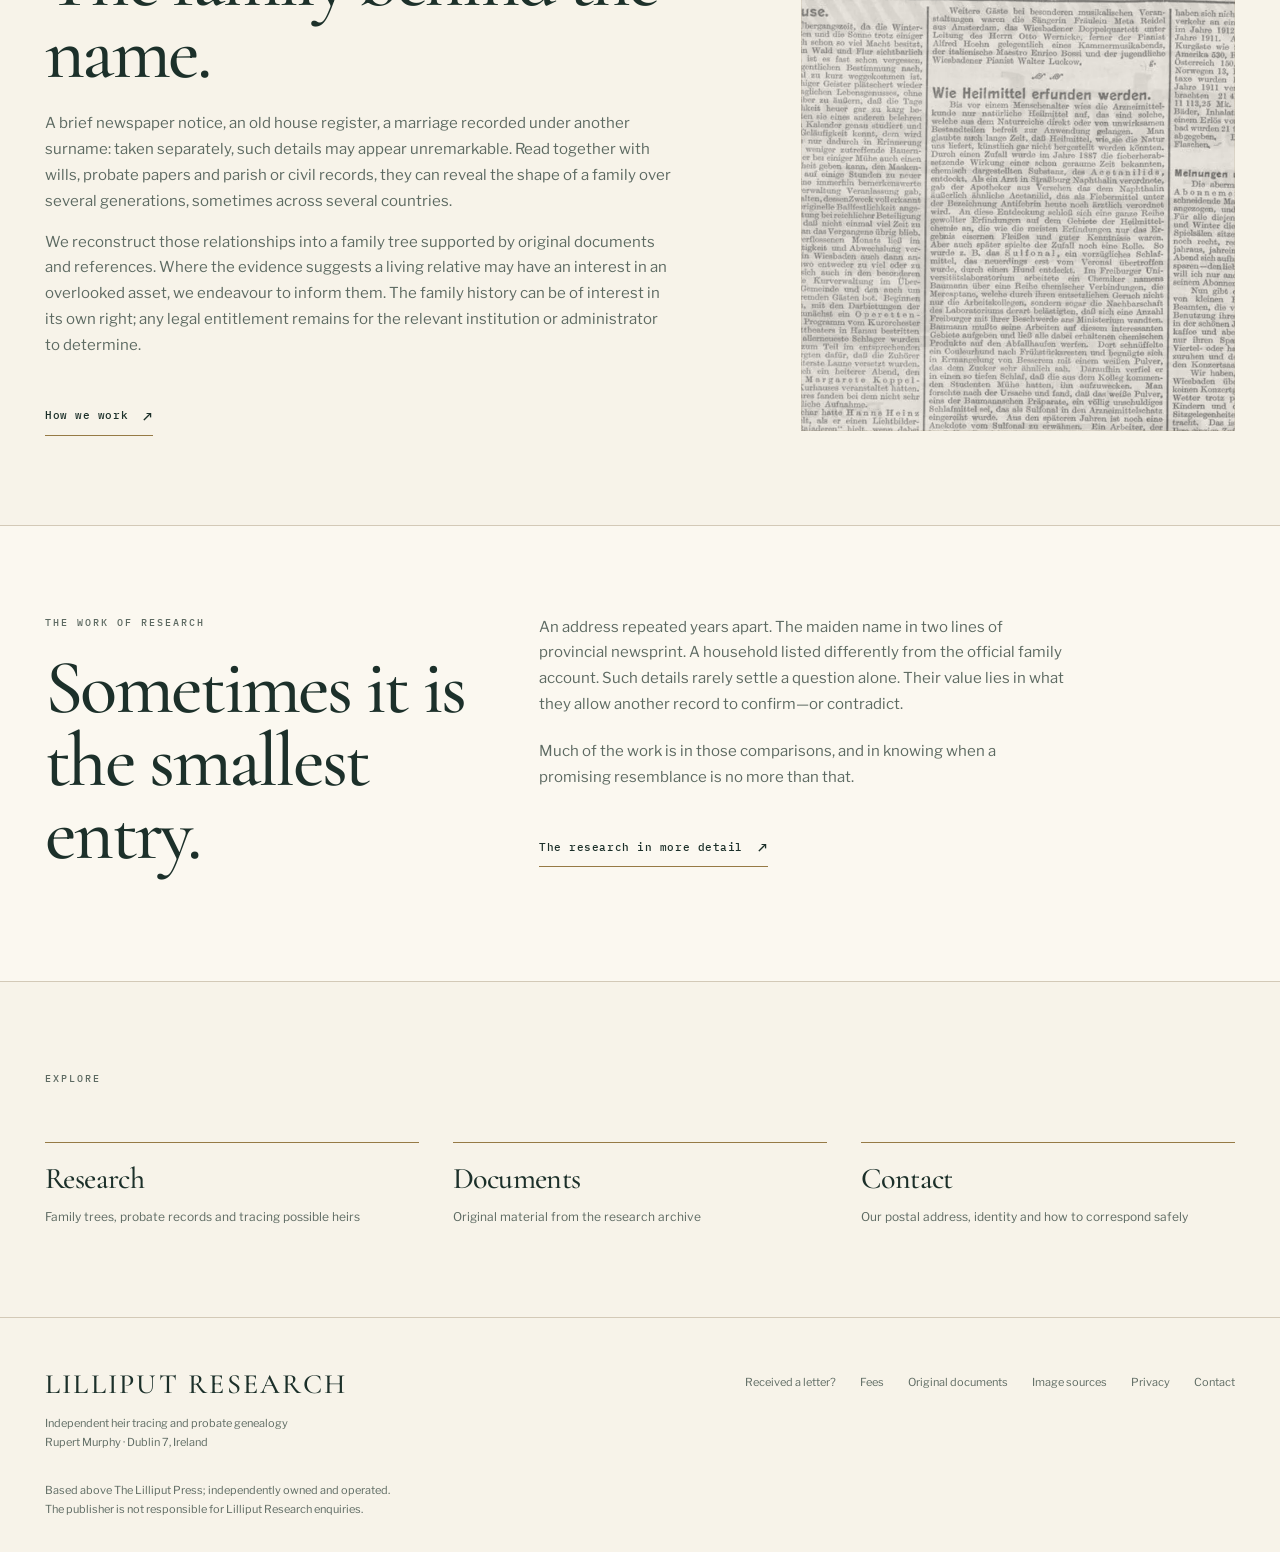
==== commit 60b17342: "Refine archival research voice with grounded original-record detail" ====
--- a/index.html
+++ b/index.html
@@ -13,7 +13,7 @@
 <p class="eyebrow">Heir research · Probate documentation · Dublin</p>
 <h1 class="hero-title"><span>Lilliput</span><span>Research</span></h1>
 <p class="hero-desc">Finding missing heirs. Bringing overlooked assets to light.</p>
-<p class="hero-small">Lilliput Research is an independent heir-research practice run by Rupert Murphy, an archaeologist and archival researcher in Dublin. We identify possible beneficiaries and put together the family trees, wills and probate records needed to support a claim.</p>
+<p class="hero-small">Lilliput Research is an independent heir-research practice run by Rupert Murphy, an archaeologist and archival researcher in Dublin. We trace families through historical records, reconstruct their branches and assemble the evidence that may bring an overlooked inheritance to the attention of its possible heirs.</p>
 <div class="hero-choices"><a class="choice-primary" href="letters.html">I've received a letter <span aria-hidden="true">↗</span></a><a class="choice-secondary" href="professionals.html">For solicitors &amp; executors <span aria-hidden="true">↗</span></a></div>
 </div></section>
 <svg class="arched-rule" preserveAspectRatio="none" viewBox="0 0 1440 90" aria-hidden="true"><path d="M-30 66 Q220 -10 480 45 T990 34 T1470 58"/></svg>
@@ -27,11 +27,16 @@
 <span>Free initial letter · No obligation to engage us</span>
 </div></section>
 <section class="section"><div class="shell editorial-grid">
-<div><p class="eyebrow">What we do</p><h2>Connecting records to people.</h2>
-<p>Our research draws on genealogical trees, newspapers, probate papers, birth and marriage records, parish registers, old house and household records, local archives and other original documents. From these sources we reconstruct a family tree and, where useful, put together copies and references so the history can be followed and checked by the family.</p>
-<p>Where the records point to a living relative, we endeavour to inform that person of a possible entitlement they may not know about. We can also share a family-history outline and supporting records where appropriate, whether or not the family decides to pursue an asset. Any legal claim is decided by the relevant institution or administrator; beneficiaries may use their own solicitor.</p>
+<div><p class="eyebrow">What we do</p><h2>The family behind the name.</h2>
+<p>A brief newspaper notice, an old house register, a marriage recorded under another surname: taken separately, such details may appear unremarkable. Read together with wills, probate papers and parish or civil records, they can reveal the shape of a family over several generations, sometimes across several countries.</p>
+<p>We reconstruct those relationships into a family tree supported by original documents and references. Where the evidence suggests a living relative may have an interest in an overlooked asset, we endeavour to inform them. The family history can be of interest in its own right; any legal entitlement remains for the relevant institution or administrator to determine.</p>
 <a class="inline-link" href="practice.html">How we work</a></div>
 <div class="image-pane tall"><img class="lead-image" src="assets/newspaper-detail.webp" alt="" loading="lazy"></div>
+</div></section>
+<section class="section marginal-chapter"><div class="shell marginal-layout">
+<div><p class="eyebrow">The work of research</p><h2>Sometimes it is the smallest entry.</h2></div>
+<div><p>An address repeated years apart. The maiden name in two lines of provincial newsprint. A household listed differently from the official family account. Such details rarely settle a question alone. Their value lies in what they allow another record to confirm—or contradict.</p>
+<p>Much of the work is in those comparisons, and in knowing when a promising resemblance is no more than that.</p><a class="inline-link" href="research.html">The research in more detail</a></div>
 </div></section>
 <section class="section"><div class="shell"><p class="eyebrow">Explore</p>
 <div class="chapter-links">
--- a/site.css
+++ b/site.css
@@ -183,3 +183,10 @@
 
 /* Plain privacy text, not a promotional card */
 .privacy-note{font-size:12px!important;border-top:1px solid var(--line);padding-top:21px;margin-top:34px;color:var(--soft)}
+
+/* A quiet colophon-like chapter, not a testimonial or a case study. */
+.marginal-layout{display:grid;grid-template-columns:minmax(0,1fr) minmax(0,1.618fr);gap:clamp(34px,5vw,89px);align-items:start}
+.marginal-layout p{max-width:53ch;margin-top:0}
+.marginal-layout p+p{margin-top:21px}
+.marginal-chapter{background:rgba(255,253,247,.43)}
+@media(max-width:760px){.marginal-layout{grid-template-columns:1fr;gap:21px}}
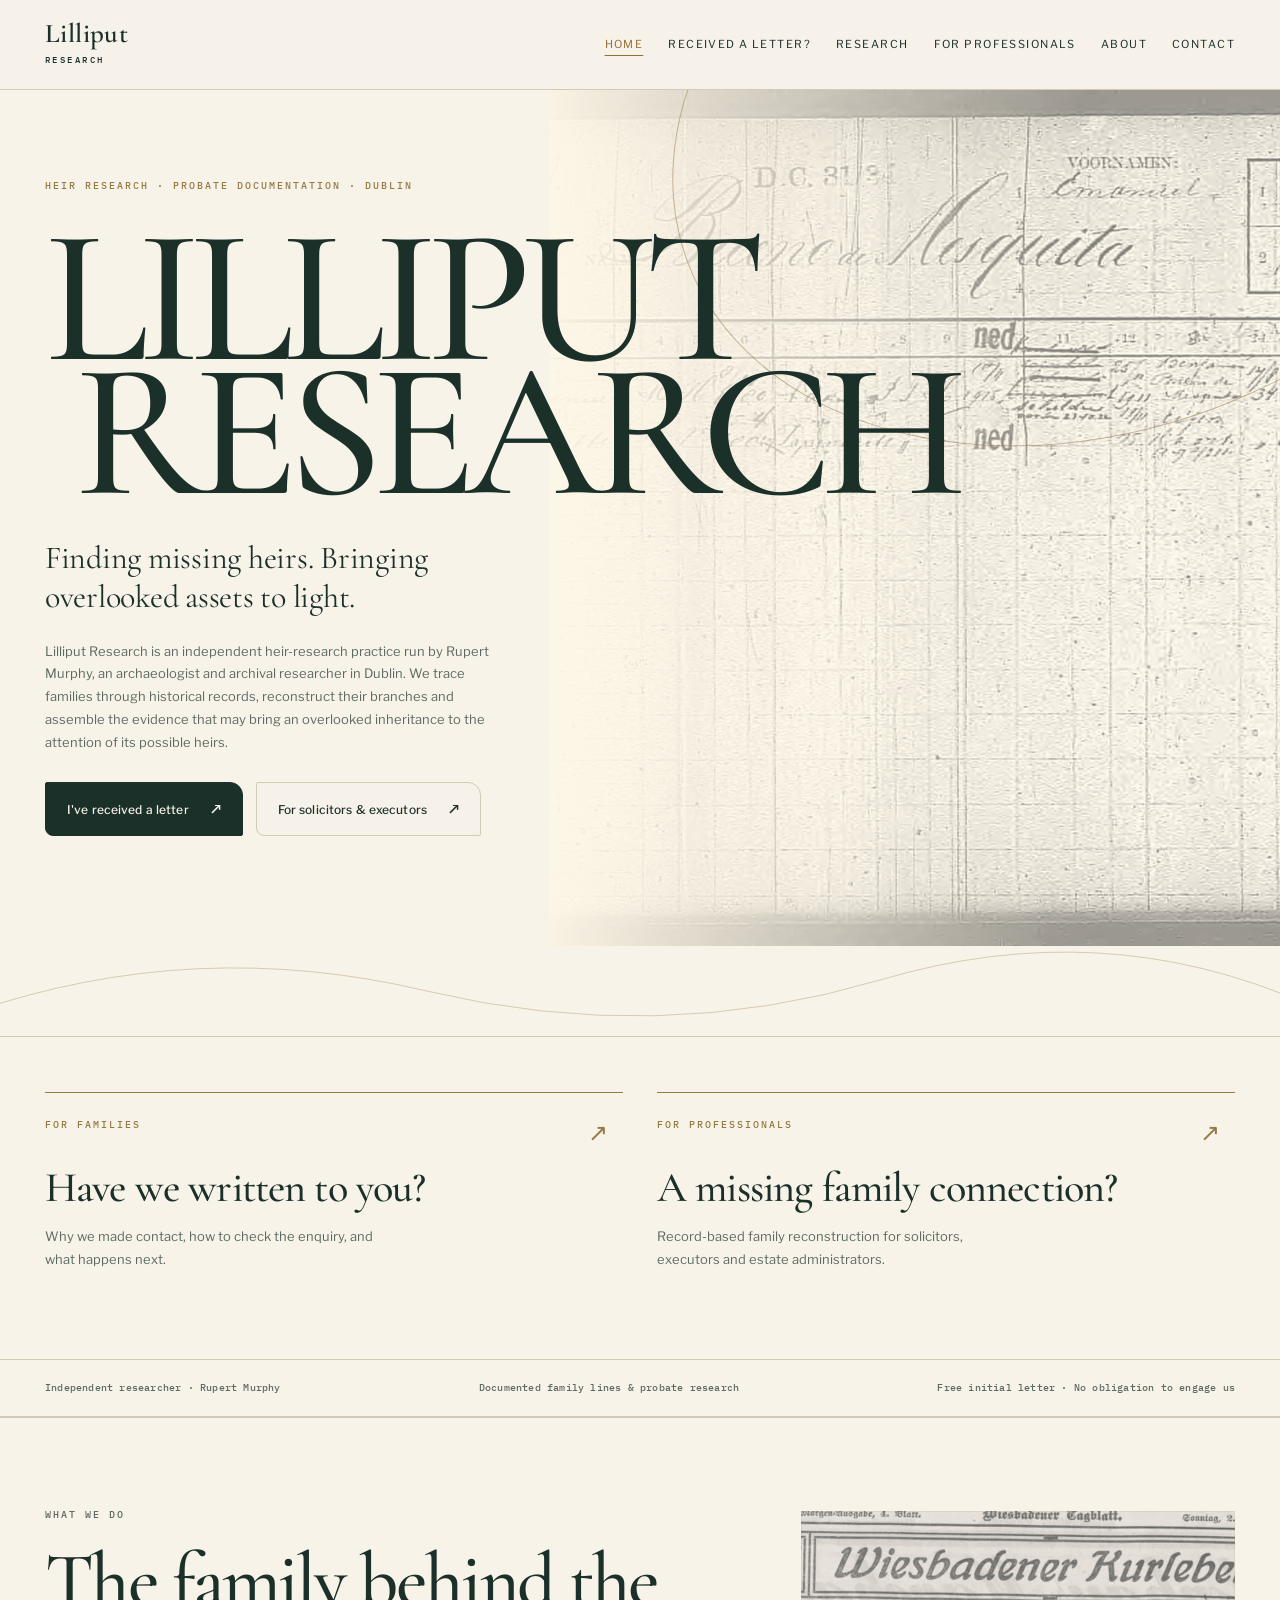
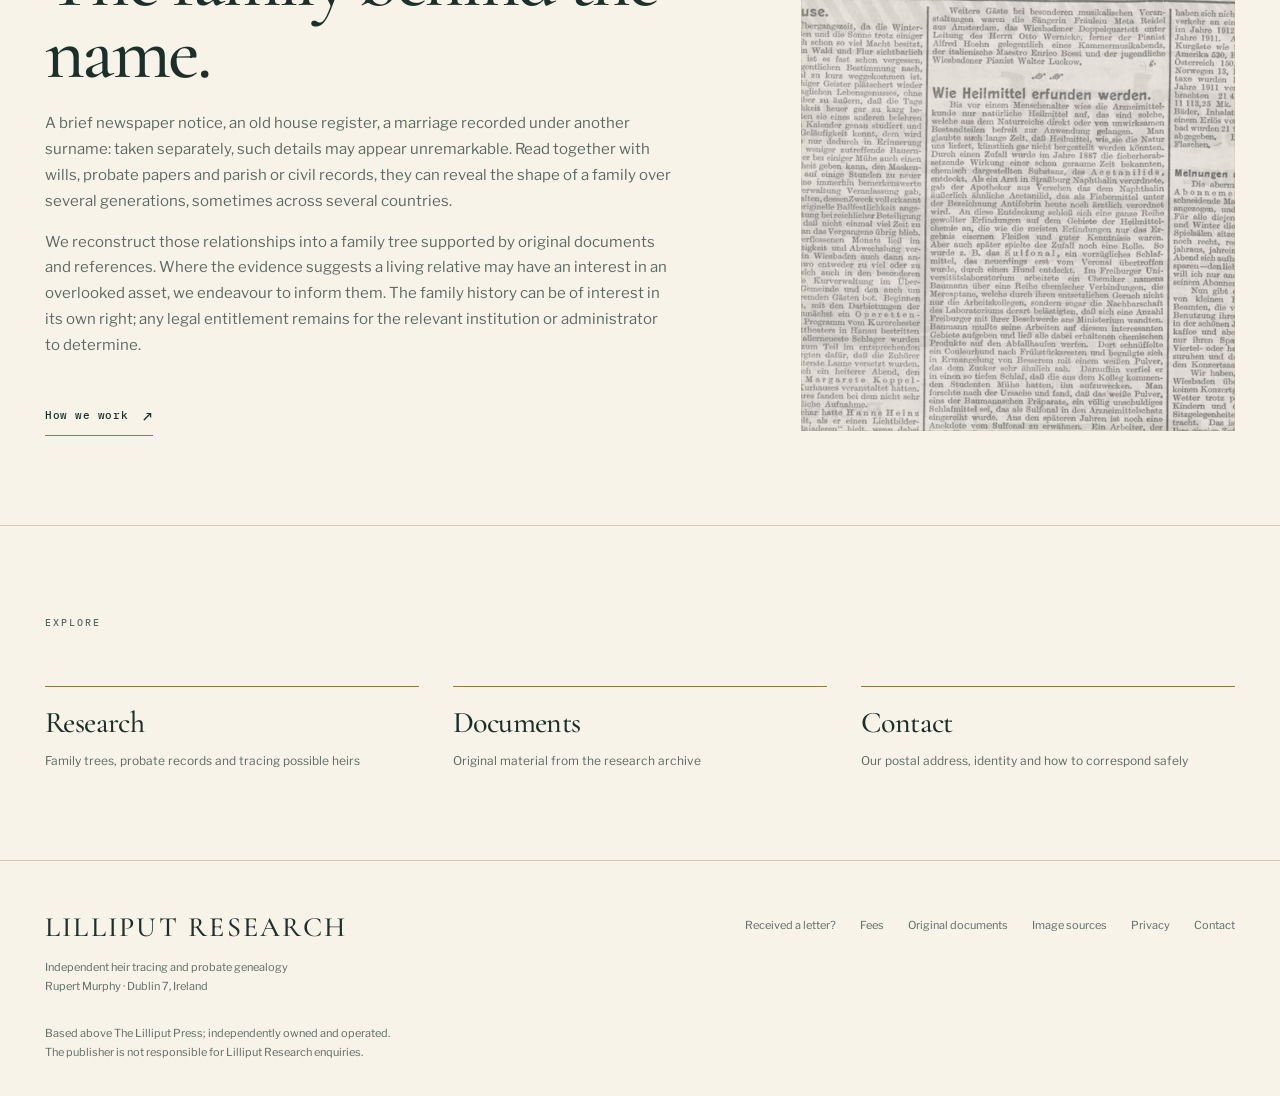
==== commit 2cfd8818: "Remove research-process essay from homepage" ====
--- a/index.html
+++ b/index.html
@@ -33,11 +33,6 @@
 <a class="inline-link" href="practice.html">How we work</a></div>
 <div class="image-pane tall"><img class="lead-image" src="assets/newspaper-detail.webp" alt="" loading="lazy"></div>
 </div></section>
-<section class="section marginal-chapter"><div class="shell marginal-layout">
-<div><p class="eyebrow">The work of research</p><h2>Sometimes it is the smallest entry.</h2></div>
-<div><p>An address repeated years apart. The maiden name in two lines of provincial newsprint. A household listed differently from the official family account. Such details rarely settle a question alone. Their value lies in what they allow another record to confirm—or contradict.</p>
-<p>Much of the work is in those comparisons, and in knowing when a promising resemblance is no more than that.</p><a class="inline-link" href="research.html">The research in more detail</a></div>
-</div></section>
 <section class="section"><div class="shell"><p class="eyebrow">Explore</p>
 <div class="chapter-links">
 <a href="research.html"><strong>Research</strong><span>Family trees, probate records and tracing possible heirs</span></a>
--- a/site.css
+++ b/site.css
@@ -183,10 +183,3 @@
 
 /* Plain privacy text, not a promotional card */
 .privacy-note{font-size:12px!important;border-top:1px solid var(--line);padding-top:21px;margin-top:34px;color:var(--soft)}
-
-/* A quiet colophon-like chapter, not a testimonial or a case study. */
-.marginal-layout{display:grid;grid-template-columns:minmax(0,1fr) minmax(0,1.618fr);gap:clamp(34px,5vw,89px);align-items:start}
-.marginal-layout p{max-width:53ch;margin-top:0}
-.marginal-layout p+p{margin-top:21px}
-.marginal-chapter{background:rgba(255,253,247,.43)}
-@media(max-width:760px){.marginal-layout{grid-template-columns:1fr;gap:21px}}
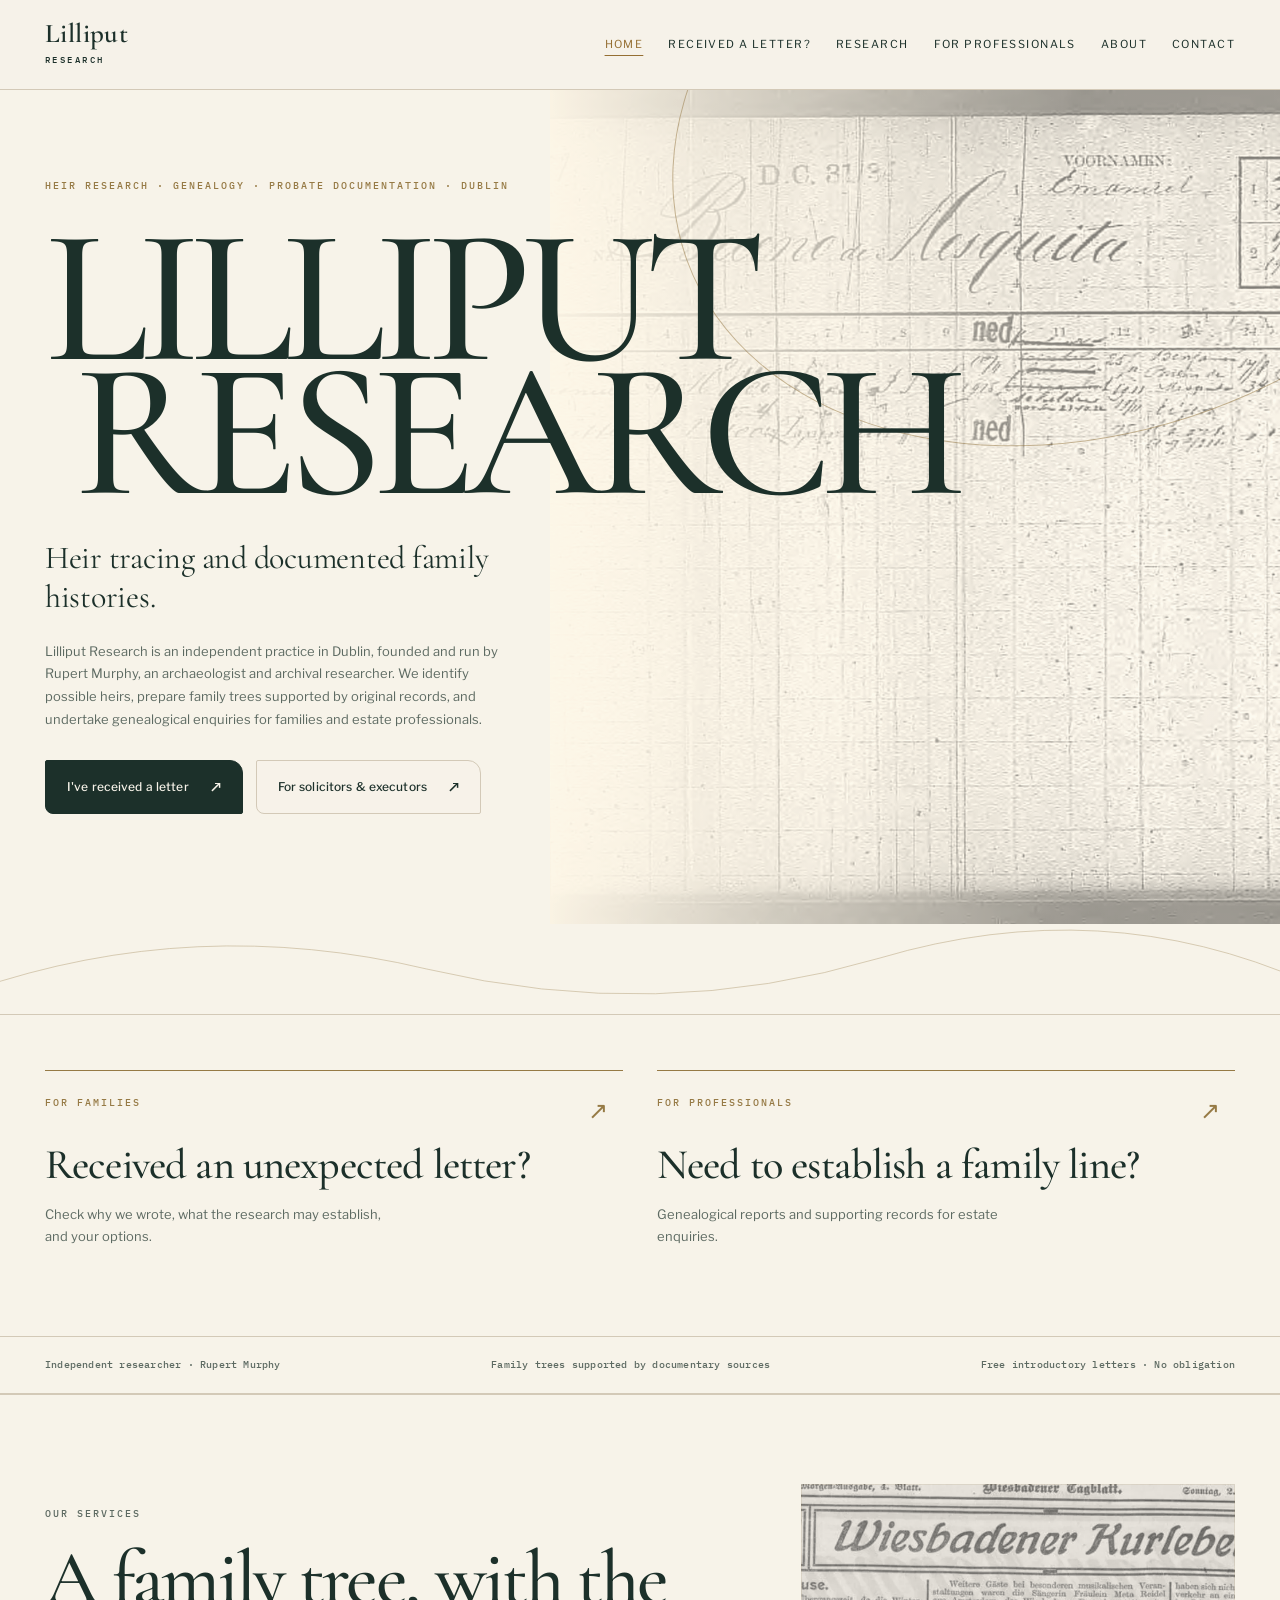
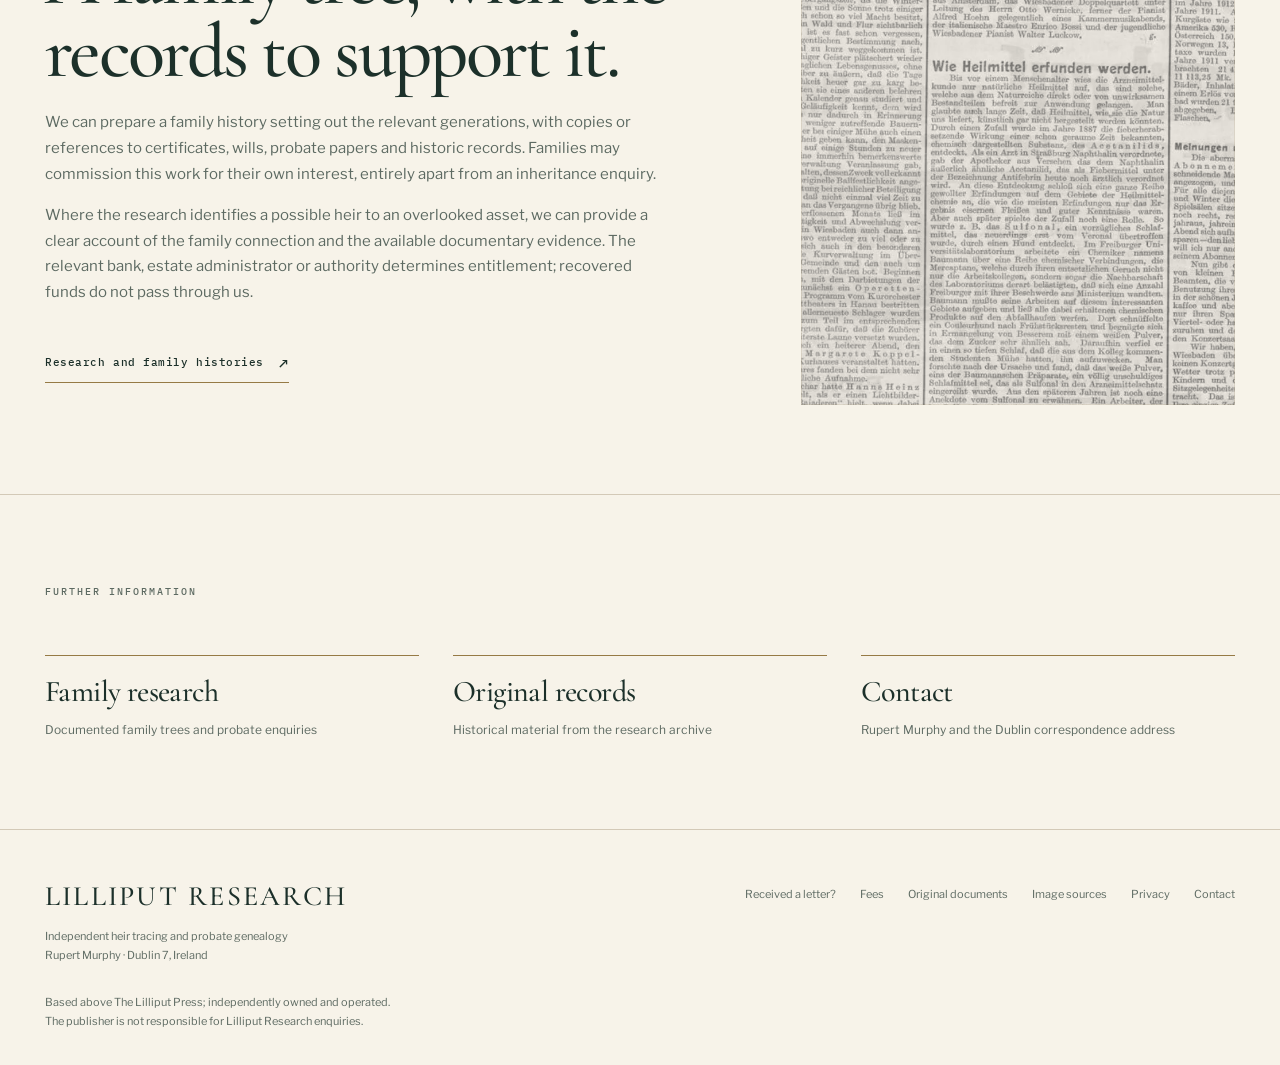
==== commit e7078fe9: "Focus all Lilliput pages on services, verification and reader needs" ====
--- a/index.html
+++ b/index.html
@@ -2,42 +2,43 @@
 <meta charset="utf-8"><meta name="viewport" content="width=device-width,initial-scale=1">
 <meta name="robots" content="noindex, nofollow">
 <meta name="theme-color" content="#1c302a">
-<meta name="description" content="Lilliput Research — independent genealogical and archival research, original records and heir tracing.">
+<meta name="description" content="Independent heir tracing and documented family histories by Rupert Murphy, Dublin.">
 <title>Home · Lilliput Research</title>
 <link rel="preconnect" href="https://fonts.googleapis.com"><link rel="preconnect" href="https://fonts.gstatic.com" crossorigin>
 <link href="https://fonts.googleapis.com/css2?family=Cormorant+Garamond:wght@400;500;600&family=Libre+Franklin:wght@400;500;600&family=IBM+Plex+Mono:wght@400;500&display=swap" rel="stylesheet">
 <link rel="stylesheet" href="site.css"></head><body>
 <a class="skip-link" href="#main">Skip to content</a>
 <header class="top"><div class="shell"><a class="word" href="index.html">Lilliput<span>Research</span></a><nav aria-label="Main navigation"><a href="index.html" aria-current="page">Home</a><a href="letters.html">Received a letter?</a><a href="research.html">Research</a><a href="professionals.html">For professionals</a><a href="practice.html">About</a><a href="contact.html">Contact</a></nav></div></header>
-<main id="main"><section class="hero"><div class="shell">
-<p class="eyebrow">Heir research · Probate documentation · Dublin</p>
+<main id="main">
+<section class="hero"><div class="shell">
+<p class="eyebrow">Heir research · Genealogy · Probate documentation · Dublin</p>
 <h1 class="hero-title"><span>Lilliput</span><span>Research</span></h1>
-<p class="hero-desc">Finding missing heirs. Bringing overlooked assets to light.</p>
-<p class="hero-small">Lilliput Research is an independent heir-research practice run by Rupert Murphy, an archaeologist and archival researcher in Dublin. We trace families through historical records, reconstruct their branches and assemble the evidence that may bring an overlooked inheritance to the attention of its possible heirs.</p>
+<p class="hero-desc">Heir tracing and documented family histories.</p>
+<p class="hero-small">Lilliput Research is an independent practice in Dublin, founded and run by Rupert Murphy, an archaeologist and archival researcher. We identify possible heirs, prepare family trees supported by original records, and undertake genealogical enquiries for families and estate professionals.</p>
 <div class="hero-choices"><a class="choice-primary" href="letters.html">I've received a letter <span aria-hidden="true">↗</span></a><a class="choice-secondary" href="professionals.html">For solicitors &amp; executors <span aria-hidden="true">↗</span></a></div>
 </div></section>
 <svg class="arched-rule" preserveAspectRatio="none" viewBox="0 0 1440 90" aria-hidden="true"><path d="M-30 66 Q220 -10 480 45 T990 34 T1470 58"/></svg>
 <section class="audience-band" aria-label="How can we help?"><div class="shell audience-grid">
-<a class="audience-route" href="letters.html"><span class="eyebrow">For families</span><strong>Have we written to you?</strong><span>Why we made contact, how to check the enquiry, and what happens next.</span><b aria-hidden="true">↗</b></a>
-<a class="audience-route" href="professionals.html"><span class="eyebrow">For professionals</span><strong>A missing family connection?</strong><span>Record-based family reconstruction for solicitors, executors and estate administrators.</span><b aria-hidden="true">↗</b></a>
+<a class="audience-route" href="letters.html"><span class="eyebrow">For families</span><strong>Received an unexpected letter?</strong><span>Check why we wrote, what the research may establish, and your options.</span><b aria-hidden="true">↗</b></a>
+<a class="audience-route" href="professionals.html"><span class="eyebrow">For professionals</span><strong>Need to establish a family line?</strong><span>Genealogical reports and supporting records for estate enquiries.</span><b aria-hidden="true">↗</b></a>
 </div></section>
 <section class="assurance-band"><div class="shell">
 <span>Independent researcher · Rupert Murphy</span>
-<span>Documented family lines &amp; probate research</span>
-<span>Free initial letter · No obligation to engage us</span>
+<span>Family trees supported by documentary sources</span>
+<span>Free introductory letters · No obligation</span>
 </div></section>
 <section class="section"><div class="shell editorial-grid">
-<div><p class="eyebrow">What we do</p><h2>The family behind the name.</h2>
-<p>A brief newspaper notice, an old house register, a marriage recorded under another surname: taken separately, such details may appear unremarkable. Read together with wills, probate papers and parish or civil records, they can reveal the shape of a family over several generations, sometimes across several countries.</p>
-<p>We reconstruct those relationships into a family tree supported by original documents and references. Where the evidence suggests a living relative may have an interest in an overlooked asset, we endeavour to inform them. The family history can be of interest in its own right; any legal entitlement remains for the relevant institution or administrator to determine.</p>
-<a class="inline-link" href="practice.html">How we work</a></div>
+<div><p class="eyebrow">Our services</p><h2>A family tree, with the records to support it.</h2>
+<p>We can prepare a family history setting out the relevant generations, with copies or references to certificates, wills, probate papers and historic records. Families may commission this work for their own interest, entirely apart from an inheritance enquiry.</p>
+<p>Where the research identifies a possible heir to an overlooked asset, we can provide a clear account of the family connection and the available documentary evidence. The relevant bank, estate administrator or authority determines entitlement; recovered funds do not pass through us.</p>
+<a class="inline-link" href="research.html">Research and family histories</a></div>
 <div class="image-pane tall"><img class="lead-image" src="assets/newspaper-detail.webp" alt="" loading="lazy"></div>
 </div></section>
-<section class="section"><div class="shell"><p class="eyebrow">Explore</p>
+<section class="section"><div class="shell"><p class="eyebrow">Further information</p>
 <div class="chapter-links">
-<a href="research.html"><strong>Research</strong><span>Family trees, probate records and tracing possible heirs</span></a>
-<a href="documents.html"><strong>Documents</strong><span>Original material from the research archive</span></a>
-<a href="contact.html"><strong>Contact</strong><span>Our postal address, identity and how to correspond safely</span></a>
+<a href="research.html"><strong>Family research</strong><span>Documented family trees and probate enquiries</span></a>
+<a href="documents.html"><strong>Original records</strong><span>Historical material from the research archive</span></a>
+<a href="contact.html"><strong>Contact</strong><span>Rupert Murphy and the Dublin correspondence address</span></a>
 </div></div></section></main>
 <footer><div class="shell">
  <div><a class="footbrand" href="index.html">Lilliput Research</a><p class="footer-small">Independent heir tracing and probate genealogy<br>Rupert Murphy · Dublin 7, Ireland</p></div>
